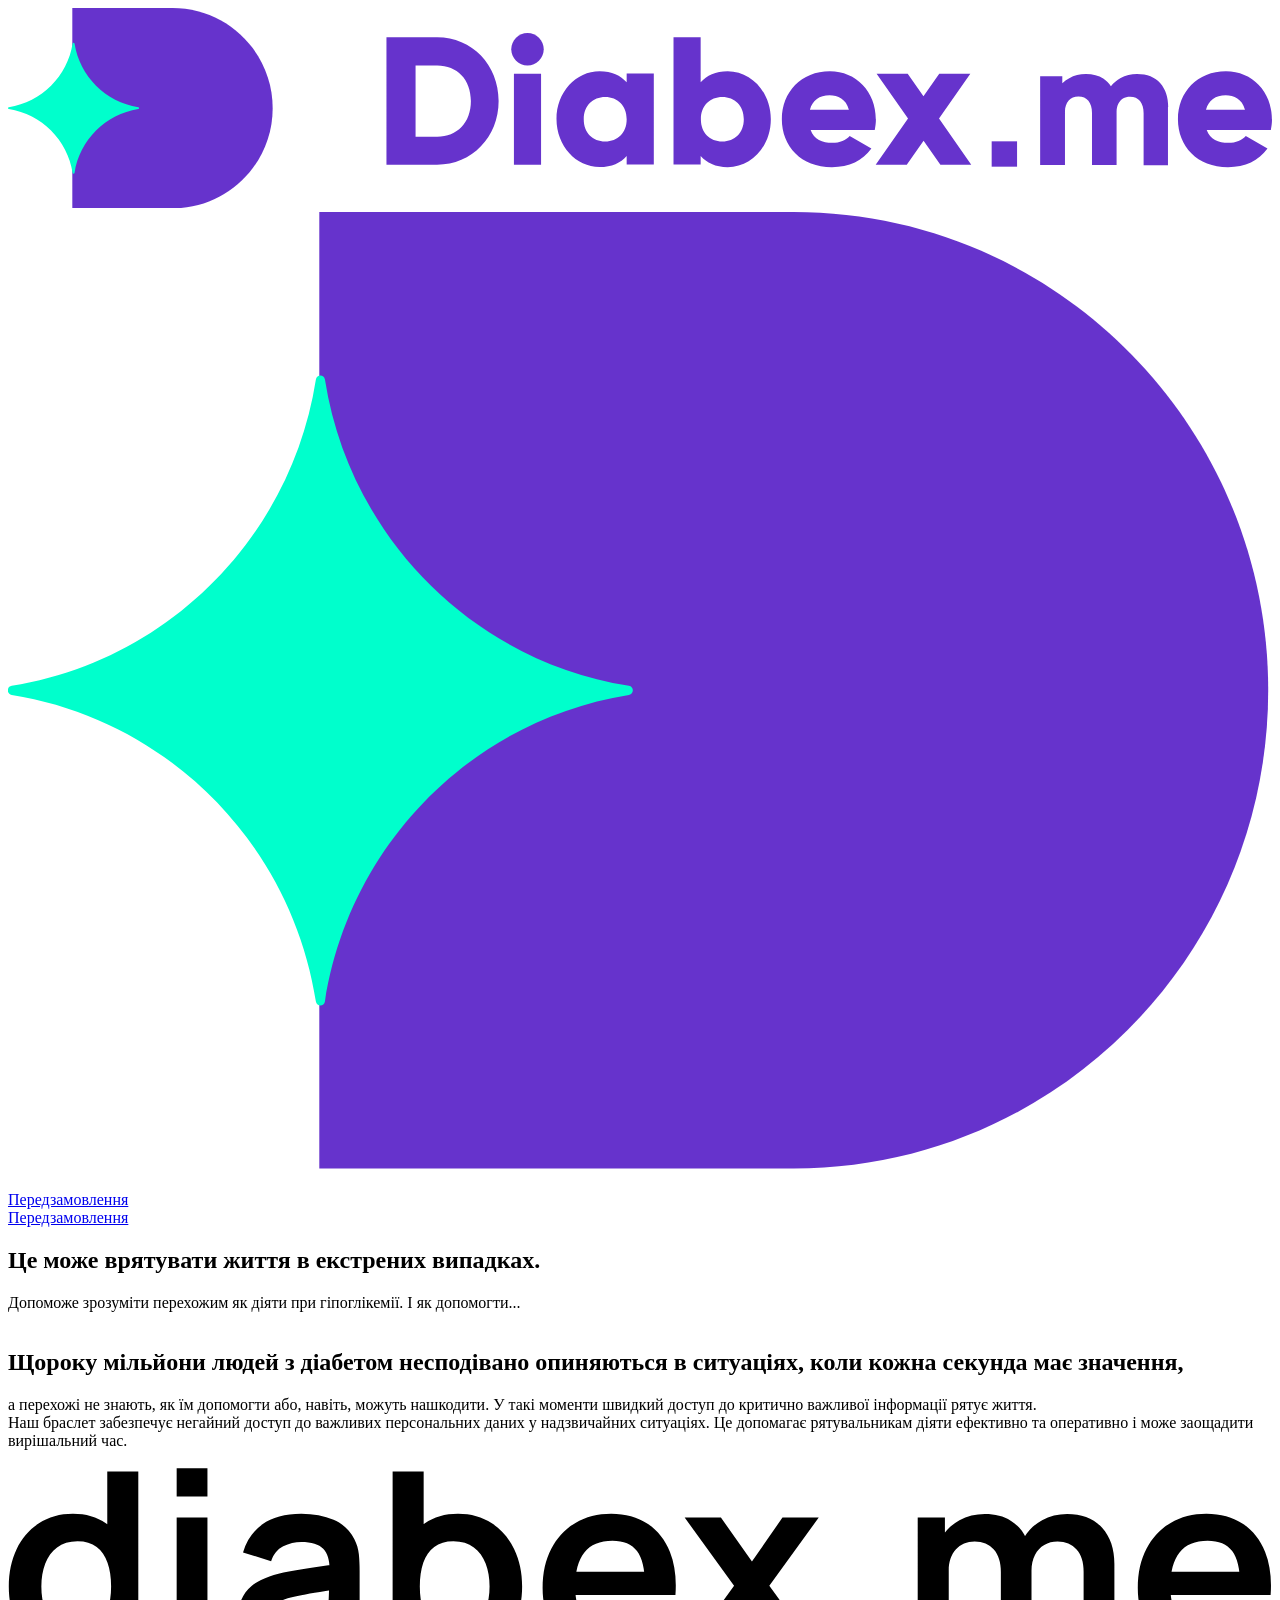
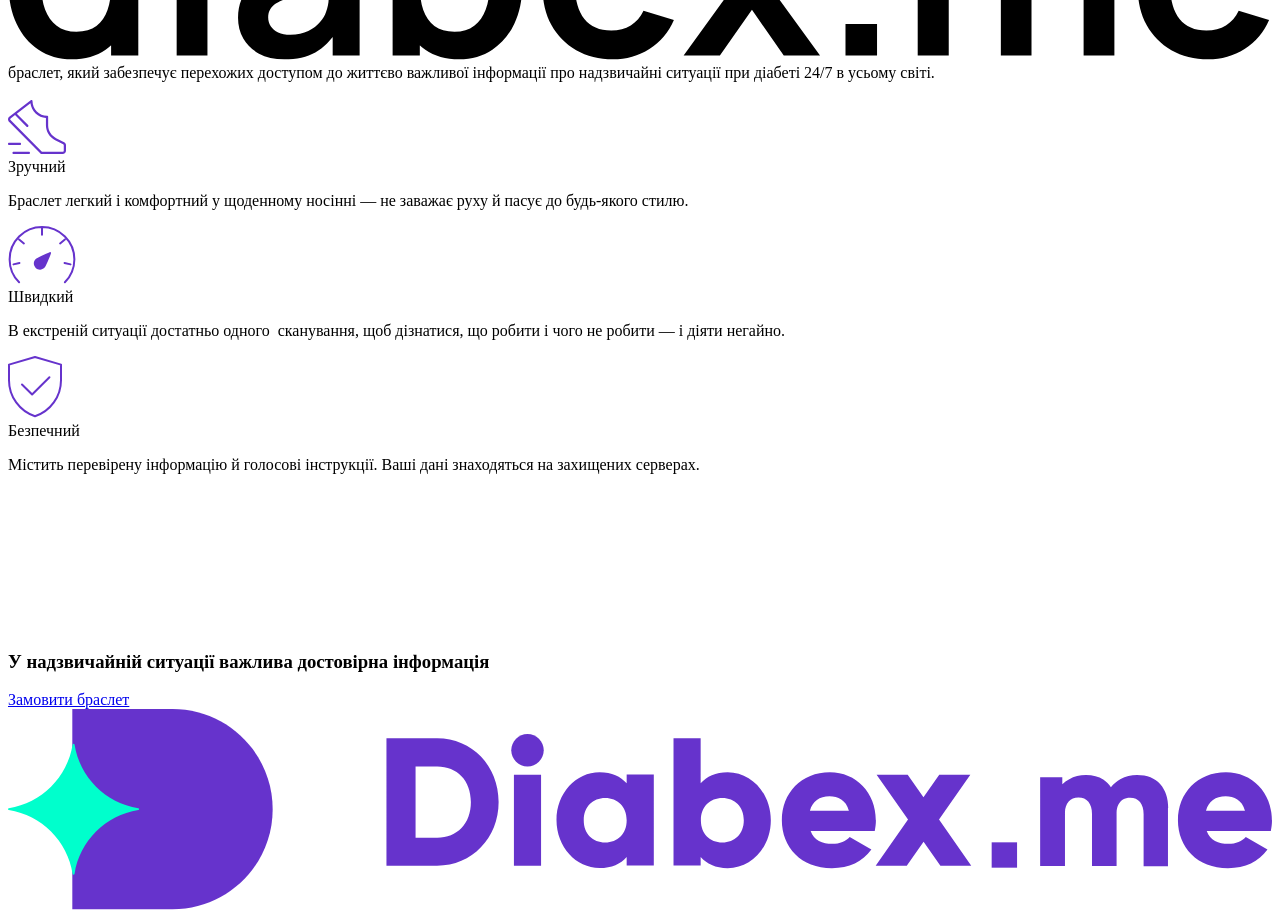
==== index.html @ 88cf0b8f "upload files" ====
<!DOCTYPE html><!--  This site was created in Webflow. https://webflow.com  --><!--  Last Published: Mon Apr 06 2026 14:03:37 GMT+0000 (Coordinated Universal Time)  -->
<html data-wf-page="6864f5ecd00b57b227017f50" data-wf-site="6864f5ecd00b57b227017f47">
<head>
  <meta charset="utf-8">
  <title>Diabex.me</title>
  <meta content="width=device-width, initial-scale=1" name="viewport">
  <meta content="Webflow" name="generator">
  <link href="css/normalize.css" rel="stylesheet" type="text/css">
  <link href="css/webflow.css" rel="stylesheet" type="text/css">
  <link href="css/diabex-me.webflow.css" rel="stylesheet" type="text/css">
  <script type="text/javascript">!function(o,c){var n=c.documentElement,t=" w-mod-";n.className+=t+"js",("ontouchstart"in o||o.DocumentTouch&&c instanceof DocumentTouch)&&(n.className+=t+"touch")}(window,document);</script>
  <link href="images/favicon.ico" rel="shortcut icon" type="image/x-icon">
  <link href="images/webclip.png" rel="apple-touch-icon">
  <link rel="stylesheet" href="https://cdn.jsdelivr.net/npm/swiper@8/swiper-bundle.min.css">
</head>
<body>
  <div class="w-embed">
    <style>
.product-bracelet-title path {
  animation: flickerColor 5s infinite ease-in-out;
  transform-origin: center;
}
@keyframes flickerColor {
  0%, 100% {
    fill: black;
  }
  50% {
    fill: #6633cc;
  }
}
</style>
  </div>
  <div class="w-embed">
    <style>
  *{
    -webkit-font-smoothing: antialiased;
  }     
  .swiper-pagination {
    bottom: -38px !important;
  }
  .swiper-slide > .slide-bg {
    filter: blur(5px);
    opacity: 0.3 !important;
  }
  .swiper-slide-active .slide-bg {
    filter: blur(0);
    opacity: 1 !important;
  }
  .swiper-slide-active .slide-content,
  .swiper-slide-active .slide-content_title {
  	opacity: 1;
  }
  .swiper-slide-next, .swiper-slide-prev {
    filter: blur(0);
  }
  .swiper-slide-next > .slide-bg,
  .swiper-slide-prev > .slide-bg {
    filter: blur(0) !important;
    opacity: 0.5 !important;
    transition: 500ms cubic-bezier(.165, .84, .44, 1);
  }
  .swiper-pagination-bullet {
    border-radius: 4px;
    width: 8px;
    height: 8px;
    transition: width 500ms cubic-bezier(.165, .84, .44, 1);
    background: #000 !important;
    opacity: 0.3 !important;
  }
  .swiper-pagination-bullet-active {
    width: 32px;
    transition: width 500ms cubic-bezier(.165, .84, .44, 1);
    background: #6633CC !important;
    opacity: 1 !important;
  }
  .swiper-slide-active:focus, .swiper-slide-active:hover .slide-content {
    min-height: 100%;
    transition: min-height 500ms cubic-bezier(.165, .84, .44, 1);
  }
  .swiper-slide-active:focus, .swiper-slide-active:hover .slide-gradient {
    background-color: var(--gold);
    background-image: none;
  }
  .swiper-slide-active:focus, .swiper-slide-active:hover .slide-content_text-wrapper {
    opacity: 1;
  }
</style>
    <style>
.swiper-slide {
  width: 363px !important;
  flex-shrink: 0;
}
/* Мобільні пристрої до 479px */
@media screen and (max-width: 479px) {
  .swiper-slide {
    width: 243px !important;
    aspect-ratio: 1 / 2;
    height: auto !important;
  }
}
</style>
  </div>
  <section class="section is-navbar">
    <div class="wrapper">
      <div data-w-id="c5676f50-4517-af85-67e4-a4d8efe85fcf" class="navbar">
        <a href="index.html" aria-current="page" class="logo w-inline-block w--current">
          <div class="image-cover is-desctop w-embed"><svg width="100%" height="100%" viewbox="0 0 511 81" fill="none" xmlns="http://www.w3.org/2000/svg">
              <path d="M173.491 11.8711H153V63.3554H173.491C187.557 63.3554 198.342 52.1692 198.342 37.6132C198.342 23.0572 187.604 11.8711 173.491 11.8711ZM173.538 52.0288H164.769V23.1976H173.538C181.556 23.1976 187.135 28.8141 187.135 37.6132C187.135 46.4124 181.602 52.0288 173.538 52.0288Z" fill="#6633CC"></path>
              <path d="M215.503 26.5674H204.531V63.3552H215.503V26.5674Z" fill="#6633CC"></path>
              <path d="M210.018 10.0923C206.454 10.0923 203.453 13.0877 203.453 16.6916C203.453 20.2955 206.454 23.291 210.018 23.291C213.581 23.291 216.582 20.2487 216.582 16.6916C216.582 13.1345 213.581 10.0923 210.018 10.0923Z" fill="#6633CC"></path>
              <path d="M250.11 30.0308C247.672 27.2693 244.108 25.5376 239.185 25.5376C229.573 25.5376 221.742 34.0091 221.742 44.9144C221.742 55.8197 229.62 64.2912 239.185 64.2912C244.061 64.2912 247.672 62.6063 250.11 59.798V63.2615H261.082V26.4737H250.11V29.9372V30.0308ZM241.436 53.9475C236.372 53.9475 232.761 50.4841 232.761 44.9612C232.761 39.4383 236.419 35.9749 241.436 35.9749C246.453 35.9749 250.11 39.4383 250.11 44.9612C250.11 50.4841 246.453 53.9475 241.436 53.9475Z" fill="#6633CC"></path>
              <path d="M290.946 25.5378C286.07 25.5378 282.459 27.2227 280.021 30.0309V11.8242H269.049V63.3085H280.021V59.845C282.459 62.6064 286.023 64.3382 290.946 64.3382C300.558 64.3382 308.389 55.8667 308.389 44.9614C308.389 34.0561 300.512 25.5846 290.946 25.5846V25.5378ZM288.789 53.9477C283.725 53.9477 280.115 50.4842 280.115 44.9614C280.115 39.4385 283.772 35.975 288.789 35.975C293.806 35.975 297.464 39.4385 297.464 44.9614C297.464 50.4842 293.806 53.9477 288.789 53.9477Z" fill="#6633CC"></path>
              <path d="M350.824 44.9613C350.824 33.8688 342.947 25.5845 332.256 25.5845C320.674 25.5845 312.844 34.056 312.844 44.9613C312.844 55.8666 320.58 64.3381 333.1 64.3381C340.086 64.3381 345.479 61.7639 349.042 56.8027L340.274 51.701C338.82 53.386 336.242 54.5093 333.241 54.5093C329.208 54.4625 325.832 53.152 324.472 49.314H350.402C350.683 47.9567 350.871 46.5058 350.871 44.9145L350.824 44.9613ZM339.899 41.1234H324.191C325.269 37.3791 327.989 35.3197 332.162 35.3197C335.491 35.3197 338.774 36.8174 339.946 41.1234H339.899Z" fill="#6633CC"></path>
              <path d="M510.953 44.9613C510.953 33.8688 503.076 25.5845 492.385 25.5845C480.803 25.5845 472.973 34.056 472.973 44.9613C472.973 55.8666 480.709 64.3381 493.229 64.3381C500.215 64.3381 505.608 61.7639 509.171 56.8027L500.403 51.701C498.949 53.386 496.37 54.5093 493.37 54.5093C489.337 54.4625 485.961 53.152 484.601 49.314H510.531C510.812 47.9567 511 46.5058 511 44.9145L510.953 44.9613ZM500.028 41.1234H484.32C485.398 37.3791 488.118 35.3197 492.291 35.3197C495.62 35.3197 498.902 36.8174 500.075 41.1234H500.028Z" fill="#6633CC"></path>
              <path d="M389.041 26.5674H376.475L370.098 35.6941L363.721 26.5674H351.154L363.861 44.6337L350.779 63.3552H363.346L370.145 53.62L376.944 63.3552H389.416L376.381 44.6337L389.041 26.5674Z" fill="#6633CC"></path>
              <path d="M407.937 53.9009H397.668V64.1509H407.937V53.9009Z" fill="#6633CC"></path>
              <path d="M469.035 40.0471C469.035 36.1624 467.957 32.8861 465.847 30.4523C463.737 27.9717 460.548 26.708 456.422 26.708C453.984 26.708 451.78 27.2697 449.811 28.2993C448.263 29.1418 446.95 30.2651 445.872 31.6224C445.075 30.4055 444.043 29.3758 442.777 28.5334C440.949 27.3165 438.604 26.708 435.744 26.708C433.259 26.708 431.008 27.2697 429.039 28.3929C427.96 28.9546 427.023 29.6098 426.225 30.4055V27.5505H417.27V63.4491H427.304V41.8725C427.304 40.0471 427.82 38.5962 428.804 37.4261C429.836 36.3028 430.961 35.7412 432.743 35.7412C434.525 35.7412 435.838 36.3028 436.776 37.4729C437.713 38.643 438.229 40.2811 438.229 42.4341V63.4959H448.17V41.9193C448.17 40.7024 448.404 39.5791 448.873 38.6898C449.342 37.8005 449.951 37.0985 450.749 36.5836C451.546 36.0688 452.53 35.8348 453.609 35.8348C455.391 35.8348 456.703 36.3964 457.641 37.5665C458.579 38.7366 459.095 40.3747 459.095 42.5277V63.5895H469.035L468.942 63.4491V40.0471H469.035Z" fill="#6633CC"></path>
              <path d="M66.491 0H26V81H66.509C88.8643 81 107 62.8684 107 40.5C107 18.1316 88.8643 0 66.491 0Z" fill="#6633CC"></path>
              <path d="M26.8924 14.3344C28.9792 27.5688 39.4312 38.0208 52.6656 40.1076C53.1115 40.1789 53.1115 40.8032 52.6656 40.8746C39.4312 42.9614 28.9792 53.4133 26.8924 66.6656C26.821 67.1115 26.1968 67.1115 26.1254 66.6656C24.0386 53.4312 13.5867 42.9614 0.334427 40.8746C-0.111476 40.8032 -0.111476 40.1789 0.334427 40.1076C13.5867 38.0208 24.0386 27.5688 26.1254 14.3344C26.1968 13.8885 26.821 13.8885 26.8924 14.3344Z" fill="#00FFCC"></path>
            </svg></div>
          <div class="image-cover is-mob w-embed"><svg width="100%" height="100%" viewbox="0 0 48 37" fill="none" xmlns="http://www.w3.org/2000/svg">
              <path d="M29.8346 0.000488281H11.8213V36.3221H29.8426C39.7879 36.3221 47.856 28.1916 47.856 18.1613C47.856 8.13099 39.7879 0.000488281 29.8346 0.000488281Z" fill="#6633CC"></path>
              <path d="M12.0354 6.36041C12.97 12.3335 17.6511 17.0508 23.5783 17.9927C23.778 18.0249 23.778 18.3066 23.5783 18.3388C17.6511 19.2807 12.97 23.998 12.0354 29.9791C12.0034 30.1804 11.7238 30.1804 11.6919 29.9791C10.7573 24.006 6.0762 19.2807 0.140989 18.3388C-0.0587152 18.3066 -0.0587152 18.0249 0.140989 17.9927C6.0762 17.0508 10.7573 12.3335 11.6919 6.36041C11.7238 6.15916 12.0034 6.15916 12.0354 6.36041Z" fill="#00FFCC"></path>
            </svg></div>
        </a>
        <a stagger-up-animate="" href="#" class="btn-stagger w-inline-block">
          <div class="text-wrap">
            <div stagger-btn-text="" class="btn-text">Передзамовлення</div>
          </div>
        </a>
      </div>
    </div>
  </section>
  <section class="section overflow-hidden">
    <div class="wrapper">
      <div class="container is-hero">
        <div class="hero-box">
          <div class="hero-title">
            <h1 letters-slide-up="" class="bold-64px">Це може врятувати життя в екстрених випадках.</h1>
            <div class="hero-subtitle">
              <div class="p-24px">Допоможе зрозуміти перехожим як діяти при гіпоглікемії. І як допомогти...</div>
            </div>
          </div>
          <div data-w-id="2d9e12d1-94b6-d90d-7c32-6e9b38453608" class="alert-strip-box"><img src="images/alert-strip-image.png" loading="lazy" sizes="(max-width: 5266px) 100vw, 5266px" srcset="images/alert-strip-image-p-500.png 500w, images/alert-strip-image-p-800.png 800w, images/alert-strip-image-p-1080.png 1080w, images/alert-strip-image-p-1600.png 1600w, images/alert-strip-image.png 5266w" alt="" class="image-cover"></div>
        </div>
      </div>
    </div>
  </section>
  <section class="section">
    <div class="wrapper">
      <div class="container">
        <div class="about-box">
          <h2 letters-slide-up="" text-split="" class="bold-40px">Щороку мільйони людей з діабетом несподівано опиняються в ситуаціях, <span class="medium-purple">коли кожна секунда має значення,</span></h2>
          <div letters-slide-up="" text-split="" class="p-24px">а перехожі не знають, як їм допомогти або, навіть, можуть нашкодити. У такі моменти швидкий доступ до критично важливої інформації рятує життя.</div>
          <div class="about-description">
            <div letters-slide-up="" text-split="" class="p-20px">Наш браслет забезпечує негайний доступ до важливих персональних даних у надзвичайних ситуаціях. Це допомагає рятувальникам діяти ефективно та оперативно і може заощадити вирішальний час.</div>
          </div>
        </div>
      </div>
    </div>
  </section>
  <section class="section is-use-case">
    <div class="wrapper">
      <div class="container">
        <div data-w-id="3cfe2573-94b3-1620-e503-95b5353c3eeb" class="use-case-box">
          <div style="opacity:0;display:none" class="use-case-title">
            <div letters-slide-up="" text-split="" class="bold-64px">Для дітей, дорослих та літніх людей</div>
          </div>
          <div class="use-case-bg"><img src="images/use-case-image.jpg" loading="lazy" style="-webkit-transform:translate3d(0, 0, 0) scale3d(1.7, 1.7, 1) rotateX(0) rotateY(0) rotateZ(0) skew(0, 0);-moz-transform:translate3d(0, 0, 0) scale3d(1.7, 1.7, 1) rotateX(0) rotateY(0) rotateZ(0) skew(0, 0);-ms-transform:translate3d(0, 0, 0) scale3d(1.7, 1.7, 1) rotateX(0) rotateY(0) rotateZ(0) skew(0, 0);transform:translate3d(0, 0, 0) scale3d(1.7, 1.7, 1) rotateX(0) rotateY(0) rotateZ(0) skew(0, 0)" sizes="(max-width: 2560px) 100vw, 2560px" alt="" srcset="images/use-case-image-p-500.jpg 500w, images/use-case-image-p-800.jpg 800w, images/use-case-image-p-1080.jpg 1080w, images/use-case-image-p-1600.jpg 1600w, images/use-case-image-p-2000.jpg 2000w, images/use-case-image.jpg 2560w" class="image-cover is-use-case">
            <div style="display:block;width:50%;height:100%" class="reveal-side left"></div>
            <div style="display:block;width:50%;height:100%" class="reveal-side right"></div>
          </div>
        </div>
      </div>
    </div>
  </section>
  <section data-w-id="bc3e4d5d-6329-ba98-0f0e-e03a67aa544c" class="section is-product-bracelet">
    <div class="wrapper">
      <div class="container">
        <div class="product-bracelet-box">
          <div class="product-bracelet-title w-embed"><svg width="100%" height="100%" viewbox="0 0 1207 183" fill="none" xmlns="http://www.w3.org/2000/svg">
              <path d="M1146.05 182.659C1132.72 182.659 1121.01 179.772 1110.93 174C1100.84 168.227 1092.96 160.218 1087.27 149.974C1081.66 139.729 1078.85 127.94 1078.85 114.606C1078.85 100.215 1081.62 87.7343 1087.14 77.1646C1092.67 66.5135 1100.36 58.261 1110.19 52.407C1120.03 46.553 1131.42 43.626 1144.34 43.626C1158 43.626 1169.59 46.8376 1179.1 53.2607C1188.7 59.6026 1195.81 68.5868 1200.44 80.2136C1205.08 91.8403 1206.83 105.54 1205.69 121.314H1176.54V110.581C1176.46 96.2715 1173.94 85.8237 1168.98 79.2379C1164.02 72.6521 1156.21 69.3592 1145.56 69.3592C1133.53 69.3592 1124.59 73.0993 1118.73 80.5794C1112.88 87.9783 1109.95 98.8326 1109.95 113.142C1109.95 126.477 1112.88 136.802 1118.73 144.12C1124.59 151.437 1133.12 155.096 1144.34 155.096C1151.58 155.096 1157.8 153.511 1163 150.34C1168.29 147.088 1172.35 142.412 1175.2 136.315L1204.22 145.096C1199.18 156.966 1191.38 166.194 1180.81 172.78C1170.32 179.366 1158.73 182.659 1146.05 182.659ZM1100.68 121.314V99.1172H1191.3V121.314H1100.68Z" fill="black"></path>
              <path d="M1027.11 179V98.995C1027.11 89.9701 1024.88 82.9372 1020.4 77.8962C1015.93 72.7739 1009.87 70.2128 1002.23 70.2128C997.516 70.2128 993.289 71.3104 989.549 73.5057C985.808 75.6196 982.841 78.7906 980.646 83.0185C978.45 87.1651 977.353 92.1247 977.353 97.8974L964.303 90.214C964.222 81.1078 966.254 73.0992 970.401 66.1882C974.629 59.1959 980.32 53.7484 987.475 49.8457C994.63 45.943 1002.6 43.9917 1011.38 43.9917C1025.93 43.9917 1037.07 48.3822 1044.8 57.1632C1052.6 65.8629 1056.5 77.3271 1056.5 91.5556V179H1027.11ZM868.688 179V47.2846H894.665V88.1407H898.323V179H868.688ZM948.083 179V99.3609C948.083 90.1734 945.847 83.0185 941.375 77.8962C936.903 72.7739 930.805 70.2128 923.081 70.2128C915.601 70.2128 909.584 72.7739 905.031 77.8962C900.559 83.0185 898.323 89.6855 898.323 97.8974L885.152 89.1164C885.152 80.5793 887.266 72.8959 891.494 66.0662C895.722 59.2365 901.413 53.8704 908.568 49.9677C915.804 45.9837 923.894 43.9917 932.838 43.9917C942.676 43.9917 950.888 46.1056 957.473 50.3335C964.14 54.4801 969.1 60.1715 972.352 67.4078C975.686 74.5627 977.353 82.6526 977.353 91.6775V179H948.083Z" fill="black"></path>
              <path d="M799.729 179V148.876H829.852V179H799.729Z" fill="black"></path>
              <path d="M645.156 179L693.33 112.411L646.132 47.2847H680.768L710.404 89.3604L739.552 47.2847H774.189L726.991 112.411L775.408 179H740.772L710.404 135.461L679.793 179H645.156Z" fill="black"></path>
              <path d="M577.705 182.659C564.371 182.659 552.663 179.772 542.581 174C532.499 168.227 524.612 160.218 518.921 149.974C513.311 139.729 510.506 127.94 510.506 114.606C510.506 100.215 513.27 87.7343 518.799 77.1646C524.328 66.5135 532.011 58.261 541.849 52.407C551.687 46.553 563.07 43.626 575.998 43.626C589.657 43.626 601.243 46.8376 610.756 53.2607C620.35 59.6026 627.464 68.5868 632.099 80.2136C636.733 91.8403 638.481 105.54 637.343 121.314H608.195V110.581C608.113 96.2715 605.593 85.8237 600.633 79.2379C595.674 72.6521 587.868 69.3592 577.217 69.3592C565.184 69.3592 556.24 73.0993 550.386 80.5794C544.532 87.9783 541.605 98.8326 541.605 113.142C541.605 126.477 544.532 136.802 550.386 144.12C556.24 151.437 564.777 155.096 575.998 155.096C583.234 155.096 589.454 153.511 594.657 150.34C599.942 147.088 604.007 142.412 606.853 136.315L635.879 145.096C630.838 156.966 623.033 166.194 612.463 172.78C601.975 179.366 590.389 182.659 577.705 182.659ZM532.336 121.314V99.1172H622.952V121.314H532.336Z" fill="black"></path>
              <path d="M430.816 182.659C417.97 182.659 407.197 179.61 398.497 173.512C389.797 167.414 383.252 159.121 378.861 148.632C374.471 138.063 372.276 126.233 372.276 113.142C372.276 99.8896 374.471 88.0189 378.861 77.5305C383.252 67.0421 389.675 58.7895 398.131 52.7729C406.668 46.675 417.197 43.626 429.718 43.626C442.158 43.626 452.931 46.675 462.037 52.7729C471.225 58.7895 478.339 67.0421 483.38 77.5305C488.421 87.9376 490.941 99.8083 490.941 113.142C490.941 126.314 488.462 138.144 483.502 148.632C478.542 159.121 471.55 167.414 462.525 173.512C453.5 179.61 442.93 182.659 430.816 182.659ZM367.275 179V3.37964H396.911V86.5554H393.253V179H367.275ZM426.303 156.316C433.946 156.316 440.247 154.405 445.207 150.584C450.167 146.762 453.825 141.599 456.183 135.095C458.622 128.509 459.842 121.192 459.842 113.142C459.842 105.174 458.622 97.9382 456.183 91.4338C453.744 84.848 449.963 79.6445 444.841 75.8231C439.719 71.9204 433.214 69.9691 425.328 69.9691C417.848 69.9691 411.75 71.7984 407.034 75.4572C402.318 79.0347 398.822 84.0756 396.545 90.5801C394.35 97.0032 393.253 104.524 393.253 113.142C393.253 121.68 394.35 129.2 396.545 135.705C398.822 142.209 402.359 147.291 407.156 150.95C412.034 154.527 418.417 156.316 426.303 156.316Z" fill="black"></path>
              <path d="M263.811 182.659C254.298 182.659 246.249 180.87 239.663 177.293C233.078 173.634 228.077 168.796 224.662 162.78C221.329 156.763 219.662 150.137 219.662 142.9C219.662 136.558 220.719 130.867 222.833 125.826C224.947 120.704 228.199 116.313 232.59 112.655C236.98 108.915 242.672 105.866 249.664 103.508C254.949 101.8 261.128 100.255 268.202 98.8732C275.357 97.491 283.081 96.2308 291.374 95.0925C299.748 93.8729 308.489 92.572 317.595 91.1898L307.106 97.1658C307.188 88.0596 305.155 81.3519 301.009 77.0426C296.862 72.7334 289.87 70.5788 280.032 70.5788C274.096 70.5788 268.364 71.961 262.835 74.7254C257.307 77.4898 253.445 82.2462 251.249 88.9946L224.418 80.5794C227.671 69.4405 233.85 60.4969 242.956 53.7485C252.144 47.0002 264.502 43.626 280.032 43.626C291.74 43.626 302.025 45.5367 310.887 49.358C319.831 53.1794 326.457 59.4399 330.766 68.1397C333.124 72.7741 334.547 77.5305 335.035 82.4088C335.523 87.2059 335.767 92.4501 335.767 98.1415V179H310.033V150.462L314.302 155.096C308.367 164.609 301.415 171.601 293.447 176.073C285.56 180.464 275.682 182.659 263.811 182.659ZM269.665 159.243C276.332 159.243 282.024 158.064 286.739 155.706C291.455 153.348 295.195 150.462 297.96 147.047C300.805 143.632 302.716 140.42 303.692 137.412C305.236 133.672 306.09 129.404 306.253 124.607C306.497 119.728 306.619 115.785 306.619 112.777L315.644 115.46C306.781 116.842 299.179 118.061 292.837 119.118C286.495 120.175 281.048 121.192 276.495 122.167C271.942 123.062 267.917 124.078 264.421 125.216C261.006 126.436 258.12 127.859 255.762 129.485C253.404 131.111 251.575 132.981 250.274 135.095C249.054 137.209 248.444 139.689 248.444 142.534C248.444 145.787 249.257 148.673 250.884 151.193C252.51 153.633 254.867 155.584 257.957 157.048C261.128 158.511 265.031 159.243 269.665 159.243Z" fill="black"></path>
              <path d="M161.057 27.2834V0.330566H190.449V27.2834H161.057ZM161.057 179V47.2846H190.449V179H161.057Z" fill="black"></path>
              <path d="M60.8815 182.659C48.7669 182.659 38.1972 179.61 29.1722 173.512C20.1473 167.414 13.155 159.121 8.19534 148.632C3.23568 138.144 0.755859 126.314 0.755859 113.142C0.755859 99.8083 3.23568 87.9376 8.19534 77.5305C13.2363 67.0421 20.3506 58.7895 29.5381 52.7729C38.7257 46.675 49.5393 43.626 61.9791 43.626C74.5002 43.626 84.9886 46.675 93.4444 52.7729C101.982 58.7895 108.445 67.0421 112.836 77.5305C117.226 88.0189 119.422 99.8896 119.422 113.142C119.422 126.233 117.226 138.063 112.836 148.632C108.445 159.121 101.9 167.414 93.2005 173.512C84.5008 179.61 73.7278 182.659 60.8815 182.659ZM65.3939 156.316C73.2806 156.316 79.6225 154.527 84.4195 150.95C89.2978 147.291 92.8346 142.209 95.0299 135.705C97.3065 129.2 98.4447 121.68 98.4447 113.142C98.4447 104.524 97.3065 97.0032 95.0299 90.5801C92.8346 84.0756 89.3792 79.0347 84.6634 75.4572C79.9477 71.7984 73.8497 69.9691 66.3696 69.9691C58.483 69.9691 51.9785 71.9204 46.8562 75.8231C41.734 79.6445 37.9532 84.848 35.5141 91.4338C33.0749 97.9382 31.8553 105.174 31.8553 113.142C31.8553 121.192 33.0343 128.509 35.3921 135.095C37.8313 141.599 41.5307 146.762 46.4904 150.584C51.45 154.405 57.7512 156.316 65.3939 156.316ZM98.4447 179V86.5554H94.786V3.37964H124.422V179H98.4447Z" fill="black"></path>
            </svg></div>
          <div class="product-bracelet-text">
            <div class="p-24px is-product-bracelet">браслет, який забезпечує перехожих доступом до життєво важливої інформації про надзвичайні ситуації при діабеті 24/7 в усьому світі.</div>
          </div>
          <div class="product-bracelet-image-wrapper"><img src="images/product-bracelet-image.png" loading="lazy" sizes="(max-width: 1556px) 100vw, 1556px" srcset="images/product-bracelet-image-p-500.png 500w, images/product-bracelet-image-p-800.png 800w, images/product-bracelet-image-p-1080.png 1080w, images/product-bracelet-image.png 1556w" alt="" class="image-cover"></div>
        </div>
      </div>
    </div>
  </section>
  <section class="section">
    <div class="wrapper">
      <div class="container">
        <div class="product-features-box">
          <div class="product-features-item">
            <div class="w-embed"><svg xmlns="http://www.w3.org/2000/svg" width="58" height="54" viewbox="0 0 58 54" fill="none">
                <path d="M56.1512 42.2469L48.1707 38.2223C45.7557 37.0157 43.7245 35.1505 42.3074 32.8384C40.8904 30.5263 40.1443 27.8599 40.1538 25.1417V16.876C40.1538 16.5776 40.0363 16.2915 39.8271 16.0805C39.618 15.8695 39.3343 15.751 39.0385 15.751C35.1942 15.7466 31.5086 14.2043 28.7903 11.4626C26.072 8.72096 24.5429 5.00372 24.5385 1.12641C24.5387 0.916764 24.4809 0.711219 24.3715 0.532955C24.2621 0.354691 24.1055 0.210801 23.9194 0.117515C23.7333 0.0242285 23.525 -0.0147419 23.318 0.00499951C23.1111 0.0247409 22.9138 0.102408 22.7483 0.229241L1.27712 16.6566L1.24923 16.6791C0.884728 16.9766 0.58629 17.3481 0.373267 17.7694C0.160244 18.1907 0.0373924 18.6525 0.0126784 19.1247C-0.0120356 19.597 0.0619398 20.0693 0.229808 20.5108C0.397676 20.9524 0.655688 21.3535 0.987115 21.688L32.6891 53.6709C32.7928 53.7754 32.9158 53.8582 33.0512 53.9147C33.1866 53.9711 33.3317 54.0001 33.4783 54H54.6538C55.5413 54 56.3924 53.6444 57.0199 53.0115C57.6474 52.3786 58 51.5202 58 50.6251V45.2646C58.0018 44.6377 57.8297 44.0228 57.5029 43.4894C57.1762 42.9561 56.708 42.5257 56.1512 42.2469ZM55.7692 50.6251C55.7692 50.9235 55.6517 51.2096 55.4425 51.4206C55.2334 51.6315 54.9496 51.7501 54.6538 51.7501H33.9411L2.55702 20.0962C2.44752 19.9856 2.36207 19.8533 2.30611 19.7075C2.25015 19.5618 2.22491 19.4059 2.23199 19.2498C2.23907 19.0937 2.27833 18.9408 2.34725 18.8008C2.41617 18.6609 2.51326 18.5369 2.63231 18.4369L7.03529 15.062L18.5405 26.6632C18.7515 26.8651 19.0324 26.9759 19.3233 26.9718C19.6141 26.9678 19.8919 26.8494 20.0974 26.6417C20.3029 26.4341 20.4199 26.1537 20.4233 25.8604C20.4268 25.567 20.3165 25.2839 20.116 25.0714L8.83105 13.6979L22.4443 3.29197C22.9473 7.16436 24.764 10.7417 27.5856 13.4164C30.4072 16.091 34.0599 17.698 37.9231 17.9644V25.1417C37.9126 28.278 38.7736 31.3545 40.4084 34.0224C42.0432 36.6903 44.3864 38.8429 47.1724 40.236L55.153 44.2606C55.3379 44.3539 55.4934 44.4972 55.6022 44.6745C55.711 44.8518 55.7688 45.0561 55.7692 45.2646V50.6251ZM11.9346 45.0002H1.11538C0.819566 45.0002 0.535864 44.8817 0.326689 44.6707C0.117514 44.4598 0 44.1736 0 43.8753C0 43.5769 0.117514 43.2908 0.326689 43.0798C0.535864 42.8688 0.819566 42.7503 1.11538 42.7503H11.9346C12.2304 42.7503 12.5141 42.8688 12.7233 43.0798C12.9325 43.2908 13.05 43.5769 13.05 43.8753C13.05 44.1736 12.9325 44.4598 12.7233 44.6707C12.5141 44.8817 12.2304 45.0002 11.9346 45.0002ZM21.9731 52.875C21.9731 53.1734 21.8556 53.4595 21.6464 53.6705C21.4372 53.8815 21.1535 54 20.8577 54H5.57692C5.2811 54 4.9974 53.8815 4.78823 53.6705C4.57905 53.4595 4.46154 53.1734 4.46154 52.875C4.46154 52.5767 4.57905 52.2905 4.78823 52.0796C4.9974 51.8686 5.2811 51.7501 5.57692 51.7501H20.8577C21.1535 51.7501 21.4372 51.8686 21.6464 52.0796C21.8556 52.2905 21.9731 52.5767 21.9731 52.875Z" fill="#6633CC"></path>
              </svg></div>
            <div class="product-features-text">
              <div class="bold-32px">Зручний</div>
              <p class="p-20px">Браслет легкий і комфортний у щоденному носінні — не заважає руху й пасує до будь-якого стилю.</p>
            </div>
          </div>
          <div class="product-features-item">
            <div class="w-embed"><svg xmlns="http://www.w3.org/2000/svg" width="68" height="58" viewbox="0 0 68 58" fill="none">
                <path d="M41.6763 26.1483C42.4699 25.8218 43.2555 26.5806 42.9569 27.3852C41.4749 31.3779 38.1627 39.9443 36.3636 41.8079C35.222 42.9591 33.6728 43.6144 32.0516 43.6319C30.4303 43.6494 28.8674 43.0277 27.7011 41.9014C26.5349 40.775 25.8591 39.2347 25.8201 37.6138C25.7812 35.9929 26.3821 34.4219 27.4929 33.2408C29.2919 31.3761 37.7376 27.7681 41.6763 26.1483Z" fill="#6633CC"></path>
                <path d="M56.8937 56.2688C59.9041 53.2653 62.2913 49.6966 63.9184 45.7678C65.5455 41.839 66.3804 37.6274 66.375 33.375C66.375 15.4948 51.8802 1 34 1C16.1198 1 1.625 15.4948 1.625 33.375C1.625 42.3151 5.24792 50.4089 11.1062 56.2688M34 2.54167V8.70833M56.886 13.5523L52.0945 17.4326M62.5547 38.3592L56.5469 36.9717M5.44371 38.3592L11.4531 36.9717M11.114 13.5523L15.9055 17.4326" stroke="#6633CC" stroke-width="2" stroke-linecap="round" stroke-linejoin="round"></path>
              </svg></div>
            <div class="product-features-text">
              <div class="bold-32px">Швидкий</div>
              <p class="p-20px">В екстреній ситуації достатньо одного  сканування, щоб дізнатися, що робити і чого не робити — і діяти негайно.</p>
            </div>
          </div>
          <div class="product-features-item">
            <div class="w-embed"><svg xmlns="http://www.w3.org/2000/svg" width="54" height="62" viewbox="0 0 54 62" fill="none">
                <path d="M1 8.59224L27.013 1.00024L53 8.59224V24.1605C52.999 32.1389 50.4879 39.9149 45.8224 46.387C41.1568 52.8592 34.5734 57.6995 27.0043 60.2225C19.4325 57.7006 12.8463 52.8598 8.17904 46.3861C3.51176 39.9124 1.00012 32.134 1 24.1532V8.59224Z" stroke="#6633CC" stroke-width="2" stroke-linejoin="round"></path>
                <path d="M14 28.4441L24.1111 38.5553L41.4444 21.2219" stroke="#6633CC" stroke-width="2" stroke-linecap="round" stroke-linejoin="round"></path>
              </svg></div>
            <div class="product-features-text">
              <div class="bold-32px">Безпечний</div>
              <p class="p-20px">Містить перевірену інформацію й голосові інструкції. Ваші дані знаходяться на захищених серверах.</p>
            </div>
          </div>
        </div>
      </div>
    </div>
  </section>
  <section class="section">
    <div class="wrapper">
      <div class="container is-slider">
        <div style="opacity:0" class="scroll-fade-in">
          <div class="access-info-box">
            <div class="slider-wrapper">
              <div class="swiper-component">
                <div class="swiper">
                  <div class="swiper-wrapper">
                    <div class="swiper-slide">
                      <div class="slide-bg"><img sizes="(max-width: 479px) 100vw, 363px" srcset="images/access-info-image-p-500.png 500w, images/access-info-image.png 727w" alt="" loading="lazy" src="images/access-info-image.png" class="slide-bg-image"></div>
                    </div>
                    <div class="swiper-slide">
                      <div class="slide-bg"><img sizes="(max-width: 479px) 100vw, 363px" srcset="images/access-info-image-03-p-500.png 500w, images/access-info-image-03-p-800.png 800w, images/access-info-image-03.png 1090w" alt="" loading="lazy" src="images/access-info-image-03.png" class="slide-bg-image"></div>
                    </div>
                    <div class="swiper-slide">
                      <div class="slide-bg"><img sizes="(max-width: 479px) 100vw, 363px" srcset="images/access-info-image-02-p-500.png 500w, images/access-info-image-02.png 727w" alt="" loading="lazy" src="images/access-info-image-02.png" class="slide-bg-image"></div>
                    </div>
                  </div>
                </div>
                <div class="area-prev"></div>
                <div class="area-next"></div>
              </div>
              <div class="slider-arrow cc-prev">
                <div class="slider-arrow-icon w-embed"><svg xmlns="http://www.w3.org/2000/svg" width="31" height="58" viewbox="0 0 31 58" fill="none">
                    <path fill-rule="evenodd" clip-rule="evenodd" d="M22.1327 40.3798C22.6123 40.8615 22.6123 41.6402 22.1327 42.1218C21.6502 42.6062 20.8659 42.6062 20.3834 42.1218L8.47953 30.1694C8.17199 29.856 8 29.4366 8 29C8 28.5634 8.17199 28.144 8.47953 27.8306L20.3827 15.879C20.8655 15.3942 21.6505 15.3944 22.133 15.8794C22.6125 16.3613 22.6123 17.1401 22.1326 17.6218L10.8015 29L22.1327 40.3798Z" fill="#6633CC"></path>
                  </svg></div>
              </div>
              <div class="slider-arrow cc-next">
                <div class="slider-arrow-icon w-embed"><svg xmlns="http://www.w3.org/2000/svg" width="31" height="58" viewbox="0 0 31 58" fill="none">
                    <path fill-rule="evenodd" clip-rule="evenodd" d="M8.86728 17.6202C8.3877 17.1385 8.38773 16.3598 8.86733 15.8782C9.34977 15.3938 10.1341 15.3938 10.6166 15.8782L22.5205 27.8306C22.828 28.144 23 28.5634 23 29C23 29.4366 22.828 29.856 22.5205 30.1694L10.6173 42.121C10.1345 42.6058 9.34953 42.6056 8.86695 42.1206C8.3875 41.6387 8.38768 40.8599 8.86736 40.3782L20.1985 29L8.86728 17.6202Z" fill="#6633CC"></path>
                  </svg></div>
              </div>
              <div class="swiper-pagination"></div>
            </div>
          </div>
        </div>
      </div>
    </div>
  </section>
  <section class="section">
    <div class="wrapper">
      <div class="container">
        <div>
          <div class="footer-box">
            <h3 class="bold-64px">У надзвичайній ситуації важлива достовірна інформація</h3>
            <a stagger-up-animate="" href="#" class="btn-stagger w-inline-block">
              <div class="text-wrap">
                <div stagger-btn-text="" class="btn-text">Замовити браслет</div>
              </div>
            </a>
            <div class="logo is-footer">
              <div class="image-cover w-embed"><svg width="100%" height="100%" viewbox="0 0 511 81" fill="none" xmlns="http://www.w3.org/2000/svg">
                  <path d="M173.491 11.8711H153V63.3554H173.491C187.557 63.3554 198.342 52.1692 198.342 37.6132C198.342 23.0572 187.604 11.8711 173.491 11.8711ZM173.538 52.0288H164.769V23.1976H173.538C181.556 23.1976 187.135 28.8141 187.135 37.6132C187.135 46.4124 181.602 52.0288 173.538 52.0288Z" fill="#6633CC"></path>
                  <path d="M215.503 26.5674H204.531V63.3552H215.503V26.5674Z" fill="#6633CC"></path>
                  <path d="M210.018 10.0923C206.454 10.0923 203.453 13.0877 203.453 16.6916C203.453 20.2955 206.454 23.291 210.018 23.291C213.581 23.291 216.582 20.2487 216.582 16.6916C216.582 13.1345 213.581 10.0923 210.018 10.0923Z" fill="#6633CC"></path>
                  <path d="M250.11 30.0308C247.672 27.2693 244.108 25.5376 239.185 25.5376C229.573 25.5376 221.742 34.0091 221.742 44.9144C221.742 55.8197 229.62 64.2912 239.185 64.2912C244.061 64.2912 247.672 62.6063 250.11 59.798V63.2615H261.082V26.4737H250.11V29.9372V30.0308ZM241.436 53.9475C236.372 53.9475 232.761 50.4841 232.761 44.9612C232.761 39.4383 236.419 35.9749 241.436 35.9749C246.453 35.9749 250.11 39.4383 250.11 44.9612C250.11 50.4841 246.453 53.9475 241.436 53.9475Z" fill="#6633CC"></path>
                  <path d="M290.946 25.5378C286.07 25.5378 282.459 27.2227 280.021 30.0309V11.8242H269.049V63.3085H280.021V59.845C282.459 62.6064 286.023 64.3382 290.946 64.3382C300.558 64.3382 308.389 55.8667 308.389 44.9614C308.389 34.0561 300.512 25.5846 290.946 25.5846V25.5378ZM288.789 53.9477C283.725 53.9477 280.115 50.4842 280.115 44.9614C280.115 39.4385 283.772 35.975 288.789 35.975C293.806 35.975 297.464 39.4385 297.464 44.9614C297.464 50.4842 293.806 53.9477 288.789 53.9477Z" fill="#6633CC"></path>
                  <path d="M350.824 44.9613C350.824 33.8688 342.947 25.5845 332.256 25.5845C320.674 25.5845 312.844 34.056 312.844 44.9613C312.844 55.8666 320.58 64.3381 333.1 64.3381C340.086 64.3381 345.479 61.7639 349.042 56.8027L340.274 51.701C338.82 53.386 336.242 54.5093 333.241 54.5093C329.208 54.4625 325.832 53.152 324.472 49.314H350.402C350.683 47.9567 350.871 46.5058 350.871 44.9145L350.824 44.9613ZM339.899 41.1234H324.191C325.269 37.3791 327.989 35.3197 332.162 35.3197C335.491 35.3197 338.774 36.8174 339.946 41.1234H339.899Z" fill="#6633CC"></path>
                  <path d="M510.953 44.9613C510.953 33.8688 503.076 25.5845 492.385 25.5845C480.803 25.5845 472.973 34.056 472.973 44.9613C472.973 55.8666 480.709 64.3381 493.229 64.3381C500.215 64.3381 505.608 61.7639 509.171 56.8027L500.403 51.701C498.949 53.386 496.37 54.5093 493.37 54.5093C489.337 54.4625 485.961 53.152 484.601 49.314H510.531C510.812 47.9567 511 46.5058 511 44.9145L510.953 44.9613ZM500.028 41.1234H484.32C485.398 37.3791 488.118 35.3197 492.291 35.3197C495.62 35.3197 498.902 36.8174 500.075 41.1234H500.028Z" fill="#6633CC"></path>
                  <path d="M389.041 26.5674H376.475L370.098 35.6941L363.721 26.5674H351.154L363.861 44.6337L350.779 63.3552H363.346L370.145 53.62L376.944 63.3552H389.416L376.381 44.6337L389.041 26.5674Z" fill="#6633CC"></path>
                  <path d="M407.937 53.9009H397.668V64.1509H407.937V53.9009Z" fill="#6633CC"></path>
                  <path d="M469.035 40.0471C469.035 36.1624 467.957 32.8861 465.847 30.4523C463.737 27.9717 460.548 26.708 456.422 26.708C453.984 26.708 451.78 27.2697 449.811 28.2993C448.263 29.1418 446.95 30.2651 445.872 31.6224C445.075 30.4055 444.043 29.3758 442.777 28.5334C440.949 27.3165 438.604 26.708 435.744 26.708C433.259 26.708 431.008 27.2697 429.039 28.3929C427.96 28.9546 427.023 29.6098 426.225 30.4055V27.5505H417.27V63.4491H427.304V41.8725C427.304 40.0471 427.82 38.5962 428.804 37.4261C429.836 36.3028 430.961 35.7412 432.743 35.7412C434.525 35.7412 435.838 36.3028 436.776 37.4729C437.713 38.643 438.229 40.2811 438.229 42.4341V63.4959H448.17V41.9193C448.17 40.7024 448.404 39.5791 448.873 38.6898C449.342 37.8005 449.951 37.0985 450.749 36.5836C451.546 36.0688 452.53 35.8348 453.609 35.8348C455.391 35.8348 456.703 36.3964 457.641 37.5665C458.579 38.7366 459.095 40.3747 459.095 42.5277V63.5895H469.035L468.942 63.4491V40.0471H469.035Z" fill="#6633CC"></path>
                  <path d="M66.491 0H26V81H66.509C88.8643 81 107 62.8684 107 40.5C107 18.1316 88.8643 0 66.491 0Z" fill="#6633CC"></path>
                  <path d="M26.8924 14.3344C28.9792 27.5688 39.4312 38.0208 52.6656 40.1076C53.1115 40.1789 53.1115 40.8032 52.6656 40.8746C39.4312 42.9614 28.9792 53.4133 26.8924 66.6656C26.821 67.1115 26.1968 67.1115 26.1254 66.6656C24.0386 53.4312 13.5867 42.9614 0.334427 40.8746C-0.111476 40.8032 -0.111476 40.1789 0.334427 40.1076C13.5867 38.0208 24.0386 27.5688 26.1254 14.3344C26.1968 13.8885 26.821 13.8885 26.8924 14.3344Z" fill="#00FFCC"></path>
                </svg></div>
            </div>
          </div>
        </div>
      </div>
    </div>
  </section>
  <script src="https://d3e54v103j8qbb.cloudfront.net/js/jquery-3.5.1.min.dc5e7f18c8.js?site=6864f5ecd00b57b227017f47" type="text/javascript" integrity="sha256-9/aliU8dGd2tb6OSsuzixeV4y/faTqgFtohetphbbj0=" crossorigin="anonymous"></script>
  <script src="js/webflow.js" type="text/javascript"></script>
  <script src="https://cdn.prod.website-files.com/gsap/3.14.2/gsap.min.js" type="text/javascript"></script>
  <script src="https://cdn.prod.website-files.com/gsap/3.14.2/ScrollTrigger.min.js" type="text/javascript"></script>
  <script src="https://cdn.prod.website-files.com/gsap/3.14.2/SplitText.min.js" type="text/javascript"></script>
  <script src="https://cdn.prod.website-files.com/gsap/3.14.2/DrawSVGPlugin.min.js" type="text/javascript"></script>
  <script type="text/javascript">gsap.registerPlugin(ScrollTrigger,SplitText,DrawSVGPlugin);</script>
  <script>
let timeline = gsap.timeline();
// Анімація навбару
timeline.from(".section.is-navbar", {
  opacity: 0,
  y: "100px",
  stagger: { amount: 1 },
});
// Анімація головного екрана
timeline.from(".hero-box", {
  opacity: 0,
  y: "100px",
  duration: 1,
});
// Анімація about екрана
timeline.from(".about-box", {
  opacity: 0,
  y: "100px",
  duration: 1,
});
// Анімація текстів у секції life (is-product-bracelet)
const lifeParagraphs = document.querySelectorAll('.p-24px.is-product-bracelet');
const lifeTimeline = gsap.timeline({
  scrollTrigger: {
    trigger: '.section.is-product-bracelet',
    start: "top 80%",
    end: "bottom 80%",
    toggleActions: "play none none none",
    scrub: 1,
    // markers: true
  }
});
lifeParagraphs.forEach(paragraph => {
  const splitText = new SplitText(paragraph, {
    type: "words,chars",
    charsClass: "char",
    wordsClass: "word"
  });
  lifeTimeline.from(splitText.chars, {
    opacity: 0,
    filter: "blur(5px)",
    y: 30,
    stagger: 0.04,
    duration: 0.7,
    ease: "power2.out"
  }, "-=0.3"); // запуск трохи раніше
});
// Анімація product-features
gsap.from(".product-features-box *", {
  scrollTrigger: {
    trigger: ".product-features-box",
    start: "top 80%",
    end: "bottom 100%",
    toggleActions: "play none none reverse",
    // markers: true
  },
  opacity: 0,
  filter: "blur(10px)",
  y: 30,
  duration: 0.7,
  stagger: 0.1
});
</script>
  <!--  Button 1 - Stagger up -->
  <script>
const animationSettings = {
  duration: 0.5,
  ease: 'power3.inOut',
  stagger: 0.03
};
document.querySelectorAll('[stagger-up-animate]').forEach(link => {
  const container = link.querySelector('.text-wrap');
  const originalText = container.querySelector('[stagger-btn-text]');
  const cloneText = originalText.cloneNode(true);
  container.appendChild(cloneText);
  gsap.set(cloneText, {
    position: 'absolute',top: 0, left: 0, width: '100%', pointerEvents: 'none'
  });
  requestAnimationFrame(() => {
    const splitOriginal = new SplitText(originalText, { type: 'chars' });
    const splitClone = new SplitText(cloneText, { type: 'chars' });
    gsap.set(splitClone.chars, { y: 100, opacity: 0 });
    link.addEventListener('mouseenter', () => {
      gsap.to(splitOriginal.chars, { y: -100, opacity: 0, ...animationSettings });
      gsap.to(splitClone.chars, { y: 0, opacity: 1, ...animationSettings });
    });
    link.addEventListener('mouseleave', () => {
      gsap.to(splitOriginal.chars, { y: 0, opacity: 1, ...animationSettings });
      gsap.to(splitClone.chars, { y: 100, opacity: 0, ...animationSettings });
    });
  });
});
</script>
  <!--  Initialize Swiper  -->
  <script src="https://cdn.jsdelivr.net/npm/swiper@8/swiper-bundle.min.js"></script>
  <script>
  const slides = document.querySelectorAll('.swiper-slide');
  slides.forEach((slide, index) => {
    slide.setAttribute('data-hash', `slide${index + 1}`);
  });
  // Ініціалізація Swiper
  const swiper = new Swiper(".swiper", {
    grabCursor: true,
    slidesPerView: "auto",
    centeredSlides: true,
    loop: true,
    speed: 600,
    effect: "creative",
    navigation: {
      nextEl: ".slider-arrow.cc-next",
      prevEl: ".slider-arrow.cc-prev"
    },
    pagination: {
      el: ".swiper-pagination",
      clickable: true
    },
    creativeEffect: {
      limitProgress: 2,
      prev: {
        translate: ["-110%", 0, -500],
        origin: "right center"
      },
      next: {
        translate: ["110%", 0, -500],
        origin: "left center"
      }
    }
  });
  const prev = document.querySelector(".area-prev");
  const next = document.querySelector(".area-next");
  const hoverChangeDelay = 1000;
  let intervalID, intervalID2;
  function slideRepeatPrev() {
    swiper.slidePrev();
  }
  function slideRepeatNext() {
    swiper.slideNext();
  }
  prev?.addEventListener("mouseover", () => {
    intervalID = setInterval(slideRepeatPrev, hoverChangeDelay);
  });
  prev?.addEventListener("mouseleave", () => {
    clearInterval(intervalID);
  });
  next?.addEventListener("mouseover", () => {
    intervalID2 = setInterval(slideRepeatNext, hoverChangeDelay);
  });
  next?.addEventListener("mouseleave", () => {
    clearInterval(intervalID2);
  });
</script>
</body>
</html>
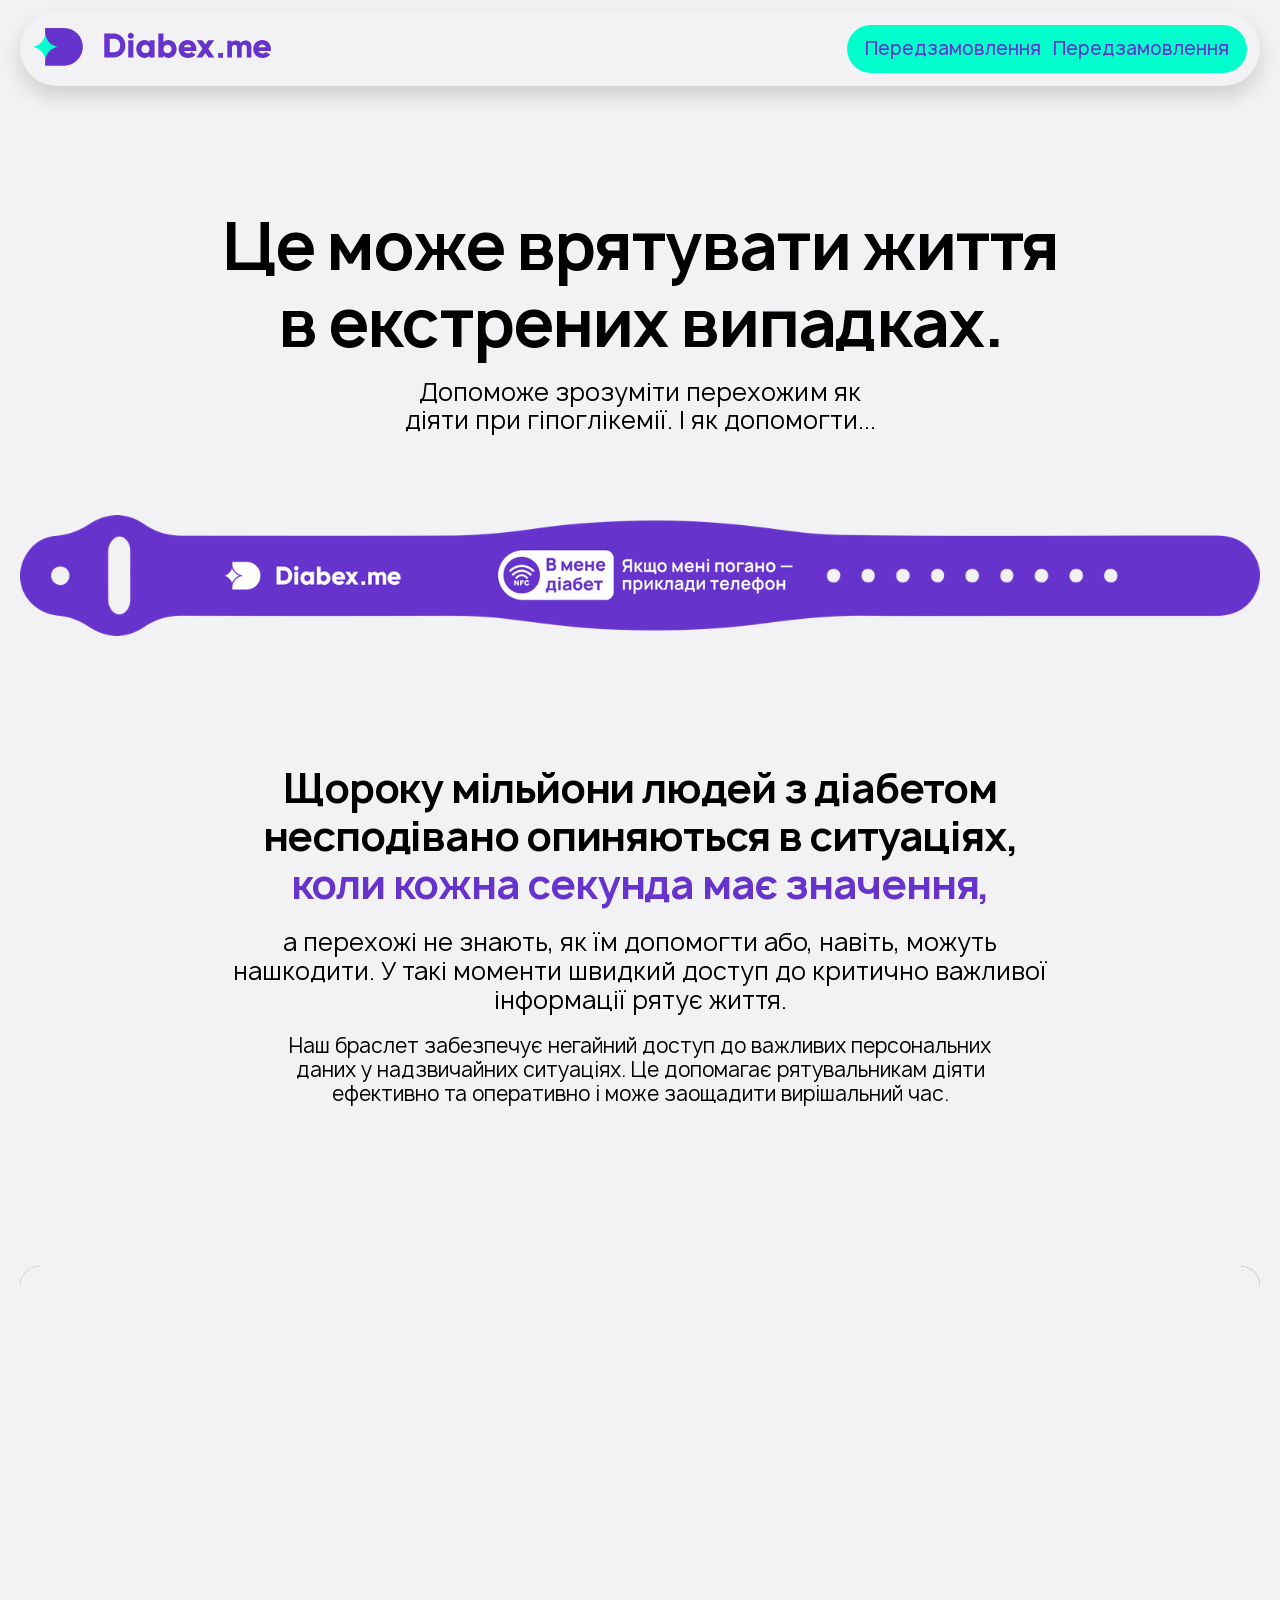
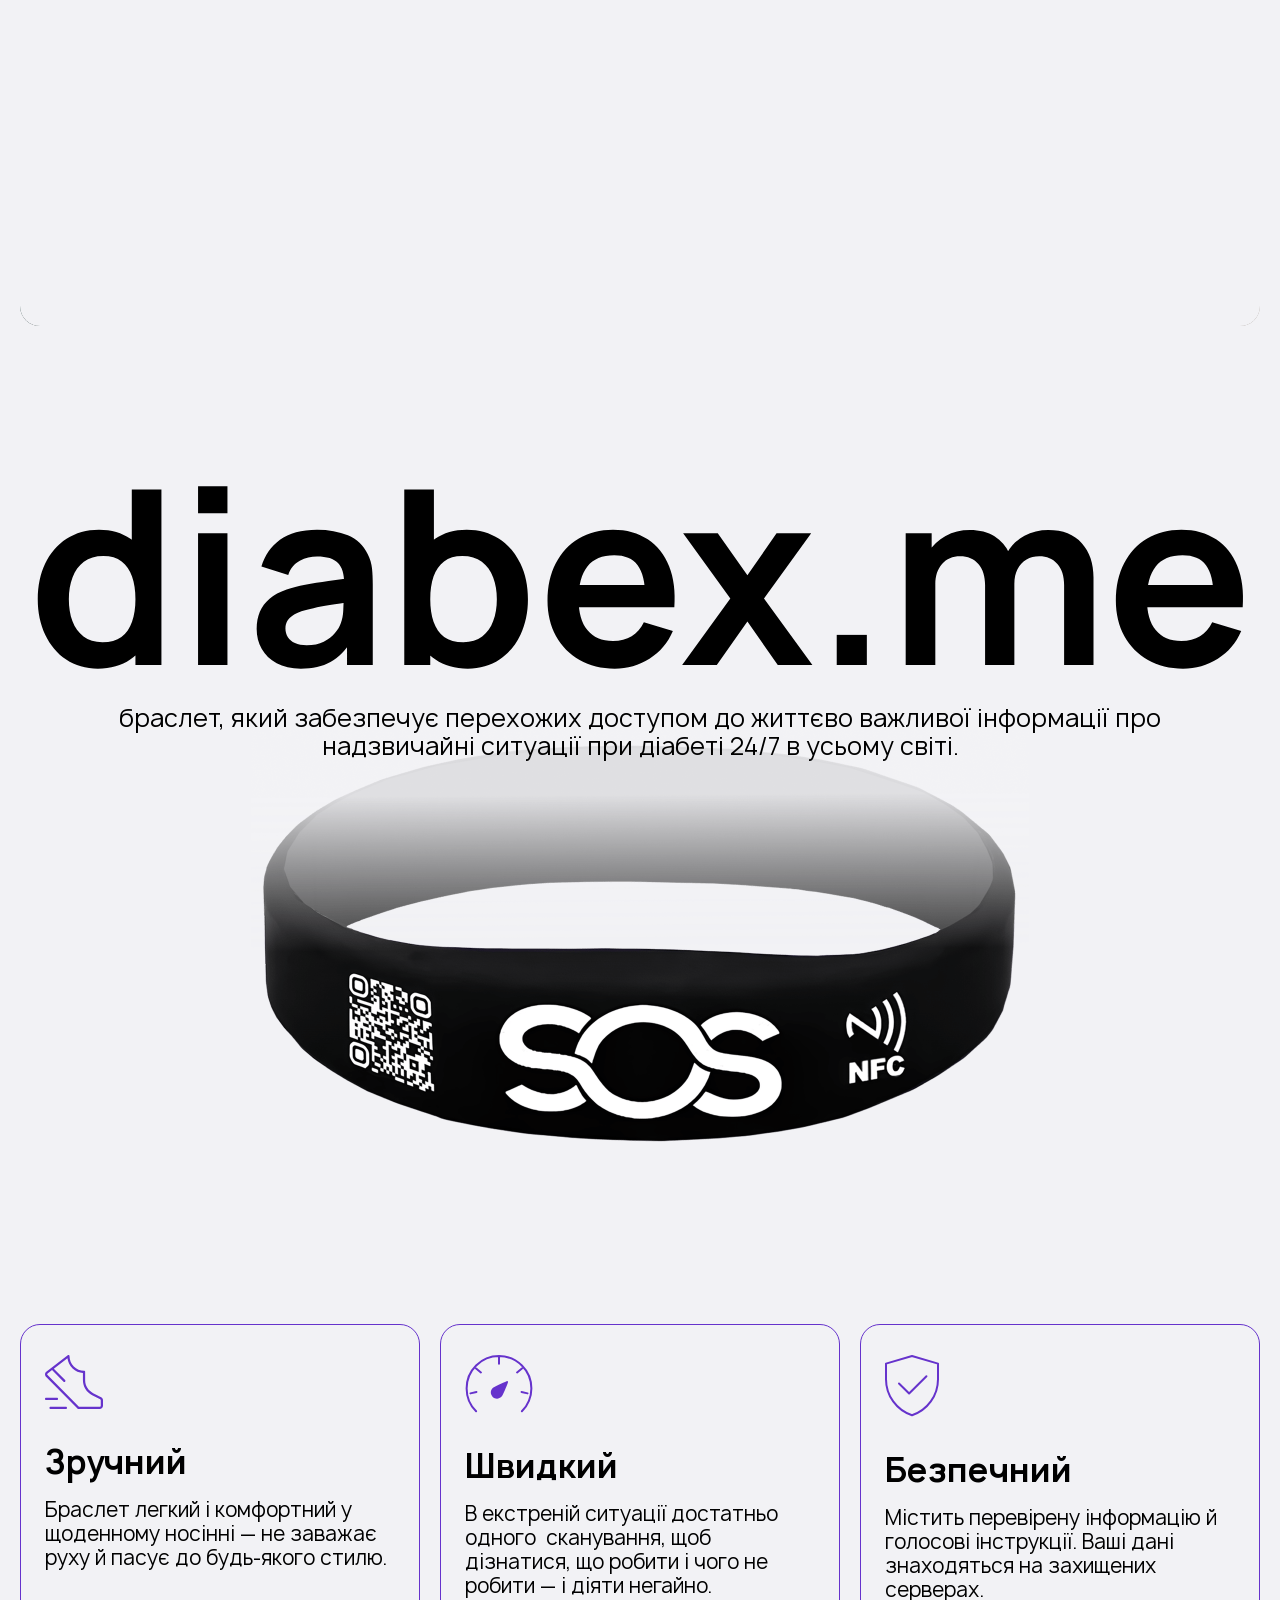
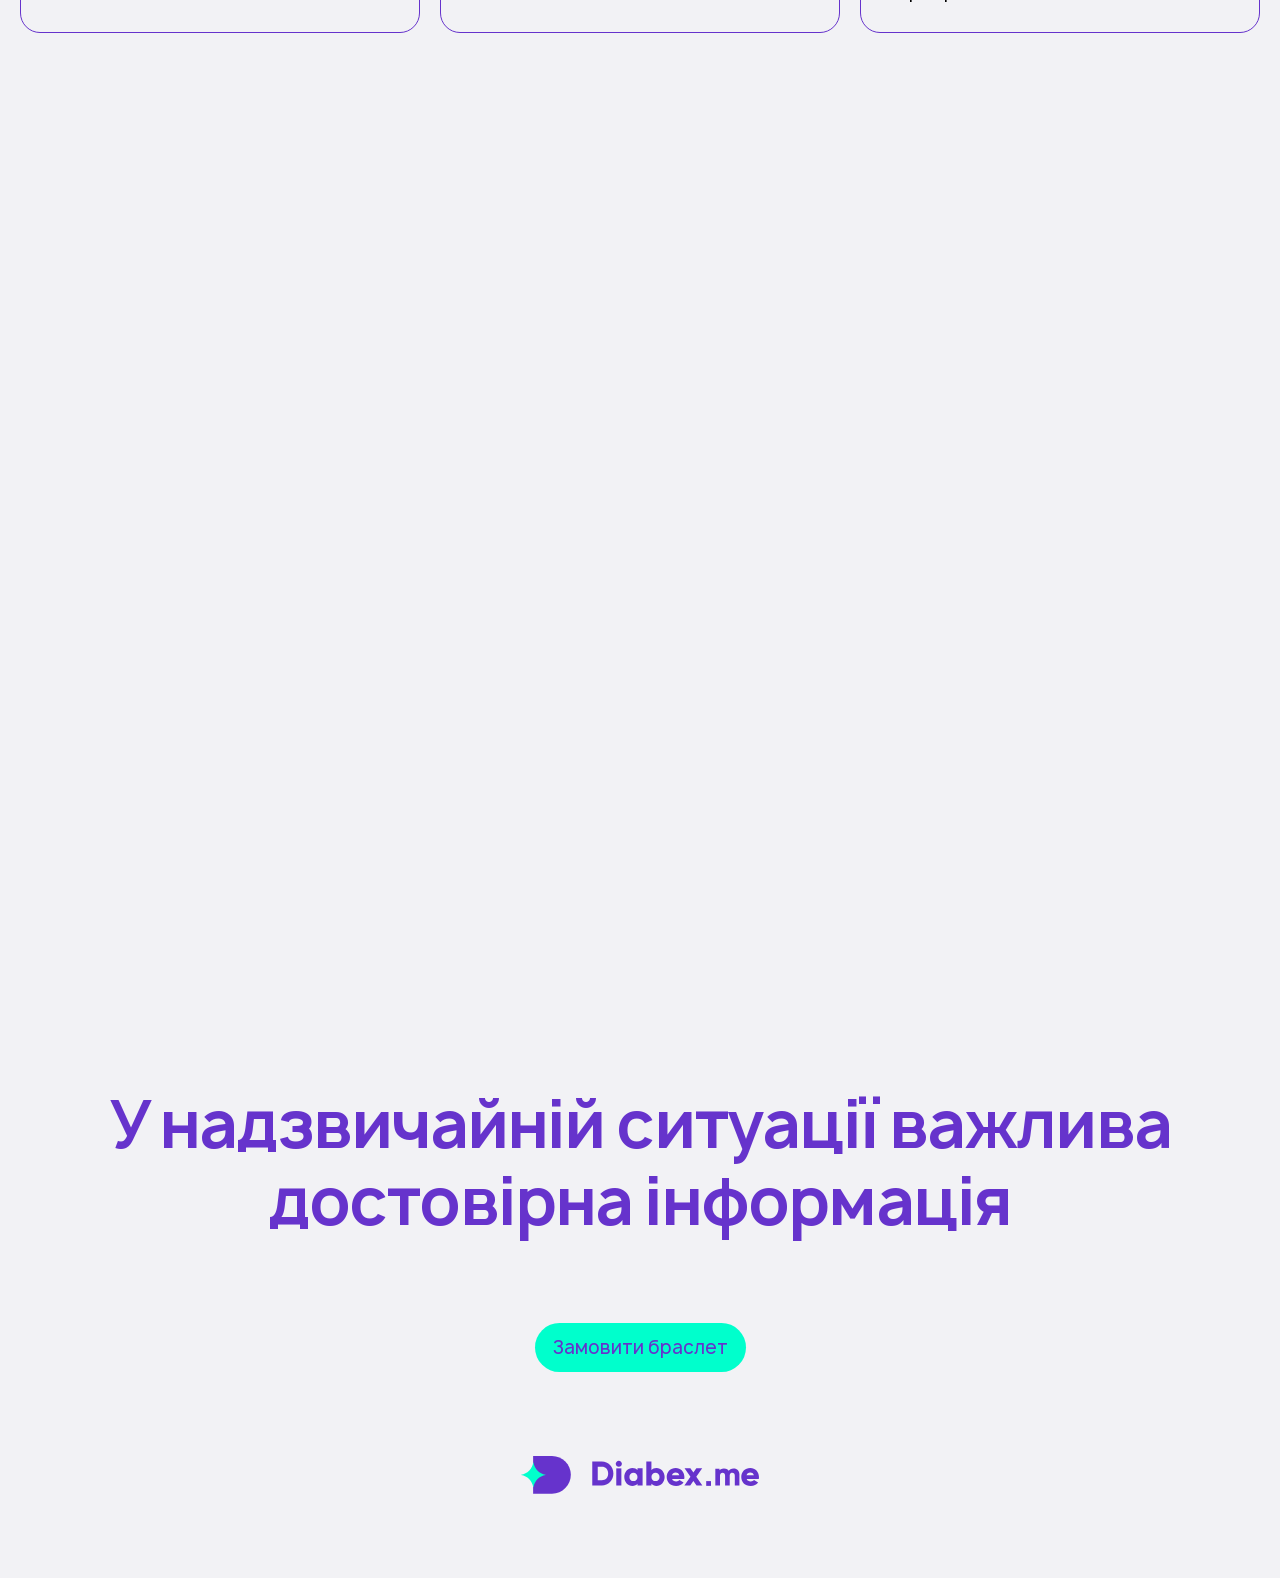
==== commit b4d222f9: "Initial commit: Project with robots.txt and noindex meta tags - Added robots.txt to block all search" ====
--- a/index.html
+++ b/index.html
@@ -1,6 +1,7 @@
 <!DOCTYPE html><!--  This site was created in Webflow. https://webflow.com  --><!--  Last Published: Mon Apr 06 2026 14:03:37 GMT+0000 (Coordinated Universal Time)  -->
 <html data-wf-page="6864f5ecd00b57b227017f50" data-wf-site="6864f5ecd00b57b227017f47">
 <head>
+  <meta name="robots" content="noindex, nofollow">
   <meta charset="utf-8">
   <title>Diabex.me</title>
   <meta content="width=device-width, initial-scale=1" name="viewport">
--- a/css/webflow.css
+++ b/css/webflow.css
@@ -0,0 +1,1794 @@
+@font-face {
+  font-family: 'webflow-icons';
+  src: url("[data-uri]") format('truetype');
+  font-weight: normal;
+  font-style: normal;
+}
+[class^="w-icon-"],
+[class*=" w-icon-"] {
+  /* use !important to prevent issues with browser extensions that change fonts */
+  font-family: 'webflow-icons' !important;
+  speak: none;
+  font-style: normal;
+  font-weight: normal;
+  font-variant: normal;
+  text-transform: none;
+  line-height: 1;
+  /* Better Font Rendering =========== */
+  -webkit-font-smoothing: antialiased;
+  -moz-osx-font-smoothing: grayscale;
+}
+.w-icon-slider-right:before {
+  content: "\e600";
+}
+.w-icon-slider-left:before {
+  content: "\e601";
+}
+.w-icon-nav-menu:before {
+  content: "\e602";
+}
+.w-icon-arrow-down:before,
+.w-icon-dropdown-toggle:before {
+  content: "\e603";
+}
+.w-icon-file-upload-remove:before {
+  content: "\e900";
+}
+.w-icon-file-upload-icon:before {
+  content: "\e903";
+}
+* {
+  -webkit-box-sizing: border-box;
+  -moz-box-sizing: border-box;
+  box-sizing: border-box;
+}
+html {
+  height: 100%;
+}
+body {
+  margin: 0;
+  min-height: 100%;
+  background-color: #fff;
+  font-family: Arial, sans-serif;
+  font-size: 14px;
+  line-height: 20px;
+  color: #333;
+}
+img {
+  max-width: 100%;
+  vertical-align: middle;
+  display: inline-block;
+}
+html.w-mod-touch * {
+  background-attachment: scroll !important;
+}
+.w-block {
+  display: block;
+}
+.w-inline-block {
+  max-width: 100%;
+  display: inline-block;
+}
+.w-clearfix:before,
+.w-clearfix:after {
+  content: " ";
+  display: table;
+  grid-column-start: 1;
+  grid-row-start: 1;
+  grid-column-end: 2;
+  grid-row-end: 2;
+}
+.w-clearfix:after {
+  clear: both;
+}
+.w-hidden {
+  display: none;
+}
+.w-button {
+  display: inline-block;
+  padding: 9px 15px;
+  background-color: #3898EC;
+  color: white;
+  border: 0;
+  line-height: inherit;
+  text-decoration: none;
+  cursor: pointer;
+  border-radius: 0;
+}
+input.w-button {
+  -webkit-appearance: button;
+}
+html[data-w-dynpage] [data-w-cloak] {
+  color: transparent !important;
+}
+.w-code-block {
+  margin: unset;
+}
+pre.w-code-block code {
+  all: inherit;
+}
+.w-optimization {
+  display: contents;
+}
+.w-webflow-badge,
+.w-webflow-badge > img {
+  box-sizing: unset;
+  width: unset;
+  height: unset;
+  max-height: unset;
+  max-width: unset;
+  min-height: unset;
+  min-width: unset;
+  margin: unset;
+  padding: unset;
+  float: unset;
+  clear: unset;
+  border: unset;
+  border-radius: unset;
+  background: unset;
+  background-image: unset;
+  background-position: unset;
+  background-size: unset;
+  background-repeat: unset;
+  background-origin: unset;
+  background-clip: unset;
+  background-attachment: unset;
+  background-color: unset;
+  box-shadow: unset;
+  transform: unset;
+  transition: unset;
+  direction: unset;
+  font-family: unset;
+  font-weight: unset;
+  color: unset;
+  font-size: unset;
+  line-height: unset;
+  font-style: unset;
+  font-variant: unset;
+  text-align: unset;
+  letter-spacing: unset;
+  text-decoration: unset;
+  text-indent: unset;
+  text-transform: unset;
+  list-style-type: unset;
+  text-shadow: unset;
+  vertical-align: unset;
+  cursor: unset;
+  white-space: unset;
+  word-break: unset;
+  word-spacing: unset;
+  word-wrap: unset;
+}
+.w-webflow-badge {
+  position: fixed !important;
+  display: inline-block !important;
+  visibility: visible !important;
+  opacity: 1 !important;
+  z-index: 2147483647 !important;
+  top: auto !important;
+  right: 12px !important;
+  bottom: 12px !important;
+  left: auto !important;
+  color: #aaadb0 !important;
+  background-color: #fff !important;
+  border-radius: 3px !important;
+  padding: 6px !important;
+  font-size: 12px !important;
+  line-height: 14px !important;
+  text-decoration: none !important;
+  transform: none !important;
+  margin: 0 !important;
+  width: auto !important;
+  height: auto !important;
+  overflow: unset !important;
+  white-space: nowrap;
+  box-shadow: 0 0 0 1px rgba(0, 0, 0, 0.1), 0px 1px 3px rgba(0, 0, 0, 0.1);
+  cursor: pointer;
+}
+.w-webflow-badge > img {
+  position: unset;
+  display: inline-block !important;
+  visibility: unset !important;
+  opacity: 1 !important;
+  vertical-align: middle !important;
+}
+h1,
+h2,
+h3,
+h4,
+h5,
+h6 {
+  font-weight: bold;
+  margin-bottom: 10px;
+}
+h1 {
+  font-size: 38px;
+  line-height: 44px;
+  margin-top: 20px;
+}
+h2 {
+  font-size: 32px;
+  line-height: 36px;
+  margin-top: 20px;
+}
+h3 {
+  font-size: 24px;
+  line-height: 30px;
+  margin-top: 20px;
+}
+h4 {
+  font-size: 18px;
+  line-height: 24px;
+  margin-top: 10px;
+}
+h5 {
+  font-size: 14px;
+  line-height: 20px;
+  margin-top: 10px;
+}
+h6 {
+  font-size: 12px;
+  line-height: 18px;
+  margin-top: 10px;
+}
+p {
+  margin-top: 0;
+  margin-bottom: 10px;
+}
+blockquote {
+  margin: 0 0 10px 0;
+  padding: 10px 20px;
+  border-left: 5px solid #E2E2E2;
+  font-size: 18px;
+  line-height: 22px;
+}
+figure {
+  margin: 0;
+  margin-bottom: 10px;
+}
+figcaption {
+  margin-top: 5px;
+  text-align: center;
+}
+ul,
+ol {
+  margin-top: 0px;
+  margin-bottom: 10px;
+  padding-left: 40px;
+}
+.w-list-unstyled {
+  padding-left: 0;
+  list-style: none;
+}
+.w-embed:before,
+.w-embed:after {
+  content: " ";
+  display: table;
+  grid-column-start: 1;
+  grid-row-start: 1;
+  grid-column-end: 2;
+  grid-row-end: 2;
+}
+.w-embed:after {
+  clear: both;
+}
+.w-video {
+  width: 100%;
+  position: relative;
+  padding: 0;
+}
+.w-video iframe,
+.w-video object,
+.w-video embed {
+  position: absolute;
+  top: 0;
+  left: 0;
+  width: 100%;
+  height: 100%;
+  border: none;
+}
+fieldset {
+  padding: 0;
+  margin: 0;
+  border: 0;
+}
+button,
+[type='button'],
+[type='reset'] {
+  border: 0;
+  cursor: pointer;
+  -webkit-appearance: button;
+}
+.w-form {
+  margin: 0 0 15px;
+}
+.w-form-done {
+  display: none;
+  padding: 20px;
+  text-align: center;
+  background-color: #dddddd;
+}
+.w-form-fail {
+  display: none;
+  margin-top: 10px;
+  padding: 10px;
+  background-color: #ffdede;
+}
+label {
+  display: block;
+  margin-bottom: 5px;
+  font-weight: bold;
+}
+.w-input,
+.w-select {
+  display: block;
+  width: 100%;
+  height: 38px;
+  padding: 8px 12px;
+  margin-bottom: 10px;
+  font-size: 14px;
+  line-height: 1.42857143;
+  color: #333333;
+  vertical-align: middle;
+  background-color: #ffffff;
+  border: 1px solid #cccccc;
+}
+.w-input::placeholder,
+.w-select::placeholder {
+  color: #999;
+}
+.w-input:focus,
+.w-select:focus {
+  border-color: #3898EC;
+  outline: 0;
+}
+.w-input[disabled],
+.w-select[disabled],
+.w-input[readonly],
+.w-select[readonly],
+fieldset[disabled] .w-input,
+fieldset[disabled] .w-select {
+  cursor: not-allowed;
+}
+.w-input[disabled]:not(.w-input-disabled),
+.w-select[disabled]:not(.w-input-disabled),
+.w-input[readonly],
+.w-select[readonly],
+fieldset[disabled]:not(.w-input-disabled) .w-input,
+fieldset[disabled]:not(.w-input-disabled) .w-select {
+  background-color: #eeeeee;
+}
+textarea.w-input,
+textarea.w-select {
+  height: auto;
+}
+.w-select {
+  background-color: #f3f3f3;
+}
+.w-select[multiple] {
+  height: auto;
+}
+.w-form-label {
+  display: inline-block;
+  cursor: pointer;
+  font-weight: normal;
+  margin-bottom: 0px;
+}
+.w-radio {
+  display: block;
+  margin-bottom: 5px;
+  padding-left: 20px;
+}
+.w-radio:before,
+.w-radio:after {
+  content: " ";
+  display: table;
+  grid-column-start: 1;
+  grid-row-start: 1;
+  grid-column-end: 2;
+  grid-row-end: 2;
+}
+.w-radio:after {
+  clear: both;
+}
+.w-radio-input {
+  margin: 4px 0 0;
+  line-height: normal;
+  float: left;
+  margin-left: -20px;
+}
+.w-radio-input {
+  margin-top: 3px;
+}
+.w-file-upload {
+  display: block;
+  margin-bottom: 10px;
+}
+.w-file-upload-input {
+  width: 0.1px;
+  height: 0.1px;
+  opacity: 0;
+  overflow: hidden;
+  position: absolute;
+  z-index: -100;
+}
+.w-file-upload-default,
+.w-file-upload-uploading,
+.w-file-upload-success {
+  display: inline-block;
+  color: #333333;
+}
+.w-file-upload-error {
+  display: block;
+  margin-top: 10px;
+}
+.w-file-upload-default.w-hidden,
+.w-file-upload-uploading.w-hidden,
+.w-file-upload-error.w-hidden,
+.w-file-upload-success.w-hidden {
+  display: none;
+}
+.w-file-upload-uploading-btn {
+  display: flex;
+  font-size: 14px;
+  font-weight: normal;
+  cursor: pointer;
+  margin: 0;
+  padding: 8px 12px;
+  border: 1px solid #cccccc;
+  background-color: #fafafa;
+}
+.w-file-upload-file {
+  display: flex;
+  flex-grow: 1;
+  justify-content: space-between;
+  margin: 0;
+  padding: 8px 9px 8px 11px;
+  border: 1px solid #cccccc;
+  background-color: #fafafa;
+}
+.w-file-upload-file-name {
+  font-size: 14px;
+  font-weight: normal;
+  display: block;
+}
+.w-file-remove-link {
+  margin-top: 3px;
+  margin-left: 10px;
+  width: auto;
+  height: auto;
+  padding: 3px;
+  display: block;
+  cursor: pointer;
+}
+.w-icon-file-upload-remove {
+  margin: auto;
+  font-size: 10px;
+}
+.w-file-upload-error-msg {
+  display: inline-block;
+  color: #ea384c;
+  padding: 2px 0;
+}
+.w-file-upload-info {
+  display: inline-block;
+  line-height: 38px;
+  padding: 0 12px;
+}
+.w-file-upload-label {
+  display: inline-block;
+  font-size: 14px;
+  font-weight: normal;
+  cursor: pointer;
+  margin: 0;
+  padding: 8px 12px;
+  border: 1px solid #cccccc;
+  background-color: #fafafa;
+}
+.w-icon-file-upload-icon,
+.w-icon-file-upload-uploading {
+  display: inline-block;
+  margin-right: 8px;
+  width: 20px;
+}
+.w-icon-file-upload-uploading {
+  height: 20px;
+}
+.w-container {
+  margin-left: auto;
+  margin-right: auto;
+  max-width: 940px;
+}
+.w-container:before,
+.w-container:after {
+  content: " ";
+  display: table;
+  grid-column-start: 1;
+  grid-row-start: 1;
+  grid-column-end: 2;
+  grid-row-end: 2;
+}
+.w-container:after {
+  clear: both;
+}
+.w-container .w-row {
+  margin-left: -10px;
+  margin-right: -10px;
+}
+.w-row:before,
+.w-row:after {
+  content: " ";
+  display: table;
+  grid-column-start: 1;
+  grid-row-start: 1;
+  grid-column-end: 2;
+  grid-row-end: 2;
+}
+.w-row:after {
+  clear: both;
+}
+.w-row .w-row {
+  margin-left: 0;
+  margin-right: 0;
+}
+.w-col {
+  position: relative;
+  float: left;
+  width: 100%;
+  min-height: 1px;
+  padding-left: 10px;
+  padding-right: 10px;
+}
+.w-col .w-col {
+  padding-left: 0;
+  padding-right: 0;
+}
+.w-col-1 {
+  width: 8.33333333%;
+}
+.w-col-2 {
+  width: 16.66666667%;
+}
+.w-col-3 {
+  width: 25%;
+}
+.w-col-4 {
+  width: 33.33333333%;
+}
+.w-col-5 {
+  width: 41.66666667%;
+}
+.w-col-6 {
+  width: 50%;
+}
+.w-col-7 {
+  width: 58.33333333%;
+}
+.w-col-8 {
+  width: 66.66666667%;
+}
+.w-col-9 {
+  width: 75%;
+}
+.w-col-10 {
+  width: 83.33333333%;
+}
+.w-col-11 {
+  width: 91.66666667%;
+}
+.w-col-12 {
+  width: 100%;
+}
+.w-hidden-main {
+  display: none !important;
+}
+@media screen and (max-width: 991px) {
+  .w-container {
+    max-width: 728px;
+  }
+  .w-hidden-main {
+    display: inherit !important;
+  }
+  .w-hidden-medium {
+    display: none !important;
+  }
+  .w-col-medium-1 {
+    width: 8.33333333%;
+  }
+  .w-col-medium-2 {
+    width: 16.66666667%;
+  }
+  .w-col-medium-3 {
+    width: 25%;
+  }
+  .w-col-medium-4 {
+    width: 33.33333333%;
+  }
+  .w-col-medium-5 {
+    width: 41.66666667%;
+  }
+  .w-col-medium-6 {
+    width: 50%;
+  }
+  .w-col-medium-7 {
+    width: 58.33333333%;
+  }
+  .w-col-medium-8 {
+    width: 66.66666667%;
+  }
+  .w-col-medium-9 {
+    width: 75%;
+  }
+  .w-col-medium-10 {
+    width: 83.33333333%;
+  }
+  .w-col-medium-11 {
+    width: 91.66666667%;
+  }
+  .w-col-medium-12 {
+    width: 100%;
+  }
+  .w-col-stack {
+    width: 100%;
+    left: auto;
+    right: auto;
+  }
+}
+@media screen and (max-width: 767px) {
+  .w-hidden-main {
+    display: inherit !important;
+  }
+  .w-hidden-medium {
+    display: inherit !important;
+  }
+  .w-hidden-small {
+    display: none !important;
+  }
+  .w-row,
+  .w-container .w-row {
+    margin-left: 0;
+    margin-right: 0;
+  }
+  .w-col {
+    width: 100%;
+    left: auto;
+    right: auto;
+  }
+  .w-col-small-1 {
+    width: 8.33333333%;
+  }
+  .w-col-small-2 {
+    width: 16.66666667%;
+  }
+  .w-col-small-3 {
+    width: 25%;
+  }
+  .w-col-small-4 {
+    width: 33.33333333%;
+  }
+  .w-col-small-5 {
+    width: 41.66666667%;
+  }
+  .w-col-small-6 {
+    width: 50%;
+  }
+  .w-col-small-7 {
+    width: 58.33333333%;
+  }
+  .w-col-small-8 {
+    width: 66.66666667%;
+  }
+  .w-col-small-9 {
+    width: 75%;
+  }
+  .w-col-small-10 {
+    width: 83.33333333%;
+  }
+  .w-col-small-11 {
+    width: 91.66666667%;
+  }
+  .w-col-small-12 {
+    width: 100%;
+  }
+}
+@media screen and (max-width: 479px) {
+  .w-container {
+    max-width: none;
+  }
+  .w-hidden-main {
+    display: inherit !important;
+  }
+  .w-hidden-medium {
+    display: inherit !important;
+  }
+  .w-hidden-small {
+    display: inherit !important;
+  }
+  .w-hidden-tiny {
+    display: none !important;
+  }
+  .w-col {
+    width: 100%;
+  }
+  .w-col-tiny-1 {
+    width: 8.33333333%;
+  }
+  .w-col-tiny-2 {
+    width: 16.66666667%;
+  }
+  .w-col-tiny-3 {
+    width: 25%;
+  }
+  .w-col-tiny-4 {
+    width: 33.33333333%;
+  }
+  .w-col-tiny-5 {
+    width: 41.66666667%;
+  }
+  .w-col-tiny-6 {
+    width: 50%;
+  }
+  .w-col-tiny-7 {
+    width: 58.33333333%;
+  }
+  .w-col-tiny-8 {
+    width: 66.66666667%;
+  }
+  .w-col-tiny-9 {
+    width: 75%;
+  }
+  .w-col-tiny-10 {
+    width: 83.33333333%;
+  }
+  .w-col-tiny-11 {
+    width: 91.66666667%;
+  }
+  .w-col-tiny-12 {
+    width: 100%;
+  }
+}
+.w-widget {
+  position: relative;
+}
+.w-widget-map {
+  width: 100%;
+  height: 400px;
+}
+.w-widget-map label {
+  width: auto;
+  display: inline;
+}
+.w-widget-map img {
+  max-width: inherit;
+}
+.w-widget-map .gm-style-iw {
+  text-align: center;
+}
+.w-widget-map .gm-style-iw > button {
+  display: none !important;
+}
+.w-widget-twitter {
+  overflow: hidden;
+}
+.w-widget-twitter-count-shim {
+  display: inline-block;
+  vertical-align: top;
+  position: relative;
+  width: 28px;
+  height: 20px;
+  text-align: center;
+  background: white;
+  border: #758696 solid 1px;
+  border-radius: 3px;
+}
+.w-widget-twitter-count-shim * {
+  pointer-events: none;
+  user-select: none;
+}
+.w-widget-twitter-count-shim .w-widget-twitter-count-inner {
+  position: relative;
+  font-size: 15px;
+  line-height: 12px;
+  text-align: center;
+  color: #999;
+  font-family: serif;
+}
+.w-widget-twitter-count-shim .w-widget-twitter-count-clear {
+  position: relative;
+  display: block;
+}
+.w-widget-twitter-count-shim.w--large {
+  width: 36px;
+  height: 28px;
+}
+.w-widget-twitter-count-shim.w--large .w-widget-twitter-count-inner {
+  font-size: 18px;
+  line-height: 18px;
+}
+.w-widget-twitter-count-shim:not(.w--vertical) {
+  margin-left: 5px;
+  margin-right: 8px;
+}
+.w-widget-twitter-count-shim:not(.w--vertical).w--large {
+  margin-left: 6px;
+}
+.w-widget-twitter-count-shim:not(.w--vertical):before,
+.w-widget-twitter-count-shim:not(.w--vertical):after {
+  top: 50%;
+  left: 0;
+  border: solid transparent;
+  content: ' ';
+  height: 0;
+  width: 0;
+  position: absolute;
+  pointer-events: none;
+}
+.w-widget-twitter-count-shim:not(.w--vertical):before {
+  border-color: rgba(117, 134, 150, 0);
+  border-right-color: #5d6c7b;
+  border-width: 4px;
+  margin-left: -9px;
+  margin-top: -4px;
+}
+.w-widget-twitter-count-shim:not(.w--vertical).w--large:before {
+  border-width: 5px;
+  margin-left: -10px;
+  margin-top: -5px;
+}
+.w-widget-twitter-count-shim:not(.w--vertical):after {
+  border-color: rgba(255, 255, 255, 0);
+  border-right-color: white;
+  border-width: 4px;
+  margin-left: -8px;
+  margin-top: -4px;
+}
+.w-widget-twitter-count-shim:not(.w--vertical).w--large:after {
+  border-width: 5px;
+  margin-left: -9px;
+  margin-top: -5px;
+}
+.w-widget-twitter-count-shim.w--vertical {
+  width: 61px;
+  height: 33px;
+  margin-bottom: 8px;
+}
+.w-widget-twitter-count-shim.w--vertical:before,
+.w-widget-twitter-count-shim.w--vertical:after {
+  top: 100%;
+  left: 50%;
+  border: solid transparent;
+  content: ' ';
+  height: 0;
+  width: 0;
+  position: absolute;
+  pointer-events: none;
+}
+.w-widget-twitter-count-shim.w--vertical:before {
+  border-color: rgba(117, 134, 150, 0);
+  border-top-color: #5d6c7b;
+  border-width: 5px;
+  margin-left: -5px;
+}
+.w-widget-twitter-count-shim.w--vertical:after {
+  border-color: rgba(255, 255, 255, 0);
+  border-top-color: white;
+  border-width: 4px;
+  margin-left: -4px;
+}
+.w-widget-twitter-count-shim.w--vertical .w-widget-twitter-count-inner {
+  font-size: 18px;
+  line-height: 22px;
+}
+.w-widget-twitter-count-shim.w--vertical.w--large {
+  width: 76px;
+}
+.w-background-video {
+  position: relative;
+  overflow: hidden;
+  height: 500px;
+  color: white;
+}
+.w-background-video > video {
+  background-size: cover;
+  background-position: 50% 50%;
+  position: absolute;
+  margin: auto;
+  width: 100%;
+  height: 100%;
+  right: -100%;
+  bottom: -100%;
+  top: -100%;
+  left: -100%;
+  object-fit: cover;
+  z-index: -100;
+}
+.w-background-video > video::-webkit-media-controls-start-playback-button {
+  display: none !important;
+  -webkit-appearance: none;
+}
+.w-background-video--control {
+  position: absolute;
+  bottom: 1em;
+  right: 1em;
+  background-color: transparent;
+  padding: 0;
+}
+.w-background-video--control > [hidden] {
+  display: none !important;
+}
+.w-slider {
+  position: relative;
+  height: 300px;
+  text-align: center;
+  background: #dddddd;
+  clear: both;
+  -webkit-tap-highlight-color: rgba(0, 0, 0, 0);
+  tap-highlight-color: rgba(0, 0, 0, 0);
+}
+.w-slider-mask {
+  position: relative;
+  display: block;
+  overflow: hidden;
+  z-index: 1;
+  left: 0;
+  right: 0;
+  height: 100%;
+  white-space: nowrap;
+}
+.w-slide {
+  position: relative;
+  display: inline-block;
+  vertical-align: top;
+  width: 100%;
+  height: 100%;
+  white-space: normal;
+  text-align: left;
+}
+.w-slider-nav {
+  position: absolute;
+  z-index: 2;
+  top: auto;
+  right: 0;
+  bottom: 0;
+  left: 0;
+  margin: auto;
+  padding-top: 10px;
+  height: 40px;
+  text-align: center;
+  -webkit-tap-highlight-color: rgba(0, 0, 0, 0);
+  tap-highlight-color: rgba(0, 0, 0, 0);
+}
+.w-slider-nav.w-round > div {
+  border-radius: 100%;
+}
+.w-slider-nav.w-num > div {
+  width: auto;
+  height: auto;
+  padding: 0.2em 0.5em;
+  font-size: inherit;
+  line-height: inherit;
+}
+.w-slider-nav.w-shadow > div {
+  box-shadow: 0 0 3px rgba(51, 51, 51, 0.4);
+}
+.w-slider-nav-invert {
+  color: #fff;
+}
+.w-slider-nav-invert > div {
+  background-color: rgba(34, 34, 34, 0.4);
+}
+.w-slider-nav-invert > div.w-active {
+  background-color: #222;
+}
+.w-slider-dot {
+  position: relative;
+  display: inline-block;
+  width: 1em;
+  height: 1em;
+  background-color: rgba(255, 255, 255, 0.4);
+  cursor: pointer;
+  margin: 0 3px 0.5em;
+  transition: background-color 100ms, color 100ms;
+}
+.w-slider-dot.w-active {
+  background-color: #fff;
+}
+.w-slider-dot:focus {
+  outline: none;
+  box-shadow: 0px 0px 0px 2px #fff;
+}
+.w-slider-dot:focus.w-active {
+  box-shadow: none;
+}
+.w-slider-arrow-left,
+.w-slider-arrow-right {
+  position: absolute;
+  width: 80px;
+  top: 0;
+  right: 0;
+  bottom: 0;
+  left: 0;
+  margin: auto;
+  cursor: pointer;
+  overflow: hidden;
+  color: white;
+  font-size: 40px;
+  -webkit-tap-highlight-color: rgba(0, 0, 0, 0);
+  tap-highlight-color: rgba(0, 0, 0, 0);
+  user-select: none;
+}
+.w-slider-arrow-left [class^='w-icon-'],
+.w-slider-arrow-right [class^='w-icon-'],
+.w-slider-arrow-left [class*=' w-icon-'],
+.w-slider-arrow-right [class*=' w-icon-'] {
+  position: absolute;
+}
+.w-slider-arrow-left:focus,
+.w-slider-arrow-right:focus {
+  outline: 0;
+}
+.w-slider-arrow-left {
+  z-index: 3;
+  right: auto;
+}
+.w-slider-arrow-right {
+  z-index: 4;
+  left: auto;
+}
+.w-icon-slider-left,
+.w-icon-slider-right {
+  top: 0;
+  right: 0;
+  bottom: 0;
+  left: 0;
+  margin: auto;
+  width: 1em;
+  height: 1em;
+}
+.w-slider-aria-label {
+  border: 0;
+  clip: rect(0 0 0 0);
+  height: 1px;
+  margin: -1px;
+  overflow: hidden;
+  padding: 0;
+  position: absolute;
+  width: 1px;
+}
+.w-slider-force-show {
+  display: block !important;
+}
+.w-dropdown {
+  display: inline-block;
+  position: relative;
+  text-align: left;
+  margin-left: auto;
+  margin-right: auto;
+  z-index: 900;
+}
+.w-dropdown-btn,
+.w-dropdown-toggle,
+.w-dropdown-link {
+  position: relative;
+  vertical-align: top;
+  text-decoration: none;
+  color: #222222;
+  padding: 20px;
+  text-align: left;
+  margin-left: auto;
+  margin-right: auto;
+  white-space: nowrap;
+}
+.w-dropdown-toggle {
+  user-select: none;
+  display: inline-block;
+  cursor: pointer;
+  padding-right: 40px;
+}
+.w-dropdown-toggle:focus {
+  outline: 0;
+}
+.w-icon-dropdown-toggle {
+  position: absolute;
+  top: 0;
+  right: 0;
+  bottom: 0;
+  margin: auto;
+  margin-right: 20px;
+  width: 1em;
+  height: 1em;
+}
+.w-dropdown-list {
+  position: absolute;
+  background: #dddddd;
+  display: none;
+  min-width: 100%;
+}
+.w-dropdown-list.w--open {
+  display: block;
+}
+.w-dropdown-link {
+  padding: 10px 20px;
+  display: block;
+  color: #222222;
+}
+.w-dropdown-link.w--current {
+  color: #0082f3;
+}
+.w-dropdown-link:focus {
+  outline: 0;
+}
+@media screen and (max-width: 767px) {
+  .w-nav-brand {
+    padding-left: 10px;
+  }
+}
+/**
+ * ## Note
+ * Safari (on both iOS and OS X) does not handle viewport units (vh, vw) well.
+ * For example percentage units do not work on descendants of elements that
+ * have any dimensions expressed in viewport units. It also doesn’t handle them at
+ * all in `calc()`.
+ */
+/**
+ * Wrapper around all lightbox elements
+ *
+ * 1. Since the lightbox can receive focus, IE also gives it an outline.
+ * 2. Fixes flickering on Chrome when a transition is in progress
+ *    underneath the lightbox.
+ */
+.w-lightbox-backdrop {
+  cursor: auto;
+  font-style: normal;
+  letter-spacing: normal;
+  list-style: disc;
+  text-indent: 0;
+  text-shadow: none;
+  text-transform: none;
+  visibility: visible;
+  white-space: normal;
+  word-break: normal;
+  word-spacing: normal;
+  word-wrap: normal;
+  position: fixed;
+  top: 0;
+  right: 0;
+  bottom: 0;
+  left: 0;
+  color: #fff;
+  font-family: "Helvetica Neue", Helvetica, Ubuntu, "Segoe UI", Verdana, sans-serif;
+  font-size: 17px;
+  line-height: 1.2;
+  font-weight: 300;
+  text-align: center;
+  background: rgba(0, 0, 0, 0.9);
+  z-index: 2000;
+  outline: 0;
+  /* 1 */
+  opacity: 0;
+  -webkit-user-select: none;
+  -moz-user-select: none;
+  -webkit-tap-highlight-color: transparent;
+  -webkit-transform: translate(0, 0);
+  /* 2 */
+}
+/**
+ * Neat trick to bind the rubberband effect to our canvas instead of the whole
+ * document on iOS. It also prevents a bug that causes the document underneath to scroll.
+ */
+.w-lightbox-backdrop,
+.w-lightbox-container {
+  height: 100%;
+  overflow: auto;
+  -webkit-overflow-scrolling: touch;
+}
+.w-lightbox-content {
+  position: relative;
+  height: 100vh;
+  overflow: hidden;
+}
+.w-lightbox-view {
+  position: absolute;
+  width: 100vw;
+  height: 100vh;
+  opacity: 0;
+}
+.w-lightbox-view:before {
+  content: "";
+  height: 100vh;
+}
+/* .w-lightbox-content */
+.w-lightbox-group,
+.w-lightbox-group .w-lightbox-view,
+.w-lightbox-group .w-lightbox-view:before {
+  height: 86vh;
+}
+.w-lightbox-frame,
+.w-lightbox-view:before {
+  display: inline-block;
+  vertical-align: middle;
+}
+/*
+ * 1. Remove default margin set by user-agent on the <figure> element.
+ */
+.w-lightbox-figure {
+  position: relative;
+  margin: 0;
+  /* 1 */
+}
+.w-lightbox-group .w-lightbox-figure {
+  cursor: pointer;
+}
+/**
+ * IE adds image dimensions as width and height attributes on the IMG tag,
+ * but we need both width and height to be set to auto to enable scaling.
+ */
+.w-lightbox-img {
+  width: auto;
+  height: auto;
+  max-width: none;
+}
+/**
+ * 1. Reset if style is set by user on "All Images"
+ */
+.w-lightbox-image {
+  display: block;
+  float: none;
+  /* 1 */
+  max-width: 100vw;
+  max-height: 100vh;
+}
+.w-lightbox-group .w-lightbox-image {
+  max-height: 86vh;
+}
+.w-lightbox-caption {
+  position: absolute;
+  right: 0;
+  bottom: 0;
+  left: 0;
+  padding: 0.5em 1em;
+  background: rgba(0, 0, 0, 0.4);
+  text-align: left;
+  text-overflow: ellipsis;
+  white-space: nowrap;
+  overflow: hidden;
+}
+.w-lightbox-embed {
+  position: absolute;
+  top: 0;
+  right: 0;
+  bottom: 0;
+  left: 0;
+  width: 100%;
+  height: 100%;
+}
+.w-lightbox-control {
+  position: absolute;
+  top: 0;
+  width: 4em;
+  background-size: 24px;
+  background-repeat: no-repeat;
+  background-position: center;
+  cursor: pointer;
+  -webkit-transition: all 0.3s;
+  transition: all 0.3s;
+}
+.w-lightbox-left {
+  display: none;
+  bottom: 0;
+  left: 0;
+  /* <svg xmlns="http://www.w3.org/2000/svg" viewBox="-20 0 24 40" width="24" height="40"><g transform="rotate(45)"><path d="m0 0h5v23h23v5h-28z" opacity=".4"/><path d="m1 1h3v23h23v3h-26z" fill="#fff"/></g></svg> */
+  background-image: url("[data-uri]");
+}
+.w-lightbox-right {
+  display: none;
+  right: 0;
+  bottom: 0;
+  /* <svg xmlns="http://www.w3.org/2000/svg" viewBox="-4 0 24 40" width="24" height="40"><g transform="rotate(45)"><path d="m0-0h28v28h-5v-23h-23z" opacity=".4"/><path d="m1 1h26v26h-3v-23h-23z" fill="#fff"/></g></svg> */
+  background-image: url("[data-uri]");
+}
+/*
+ * Without specifying the with and height inside the SVG, all versions of IE render the icon too small.
+ * The bug does not seem to manifest itself if the elements are tall enough such as the above arrows.
+ * (http://stackoverflow.com/questions/16092114/background-size-differs-in-internet-explorer)
+ */
+.w-lightbox-close {
+  right: 0;
+  height: 2.6em;
+  /* <svg xmlns="http://www.w3.org/2000/svg" viewBox="-4 0 18 17" width="18" height="17"><g transform="rotate(45)"><path d="m0 0h7v-7h5v7h7v5h-7v7h-5v-7h-7z" opacity=".4"/><path d="m1 1h7v-7h3v7h7v3h-7v7h-3v-7h-7z" fill="#fff"/></g></svg> */
+  background-image: url("[data-uri]");
+  background-size: 18px;
+}
+/**
+ * 1. All IE versions add extra space at the bottom without this.
+ */
+.w-lightbox-strip {
+  position: absolute;
+  bottom: 0;
+  left: 0;
+  right: 0;
+  padding: 0 1vh;
+  line-height: 0;
+  /* 1 */
+  white-space: nowrap;
+  overflow-x: auto;
+  overflow-y: hidden;
+}
+/*
+ * 1. We use content-box to avoid having to do `width: calc(10vh + 2vw)`
+ *    which doesn’t work in Safari anyway.
+ * 2. Chrome renders images pixelated when switching to GPU. Making sure
+ *    the parent is also rendered on the GPU (by setting translate3d for
+ *    example) fixes this behavior.
+ */
+.w-lightbox-item {
+  display: inline-block;
+  width: 10vh;
+  padding: 2vh 1vh;
+  box-sizing: content-box;
+  /* 1 */
+  cursor: pointer;
+  -webkit-transform: translate3d(0, 0, 0);
+  /* 2 */
+}
+.w-lightbox-active {
+  opacity: 0.3;
+}
+.w-lightbox-thumbnail {
+  position: relative;
+  height: 10vh;
+  background: #222;
+  overflow: hidden;
+}
+.w-lightbox-thumbnail-image {
+  position: absolute;
+  top: 0;
+  left: 0;
+}
+.w-lightbox-thumbnail .w-lightbox-tall {
+  top: 50%;
+  width: 100%;
+  -webkit-transform: translate(0, -50%);
+  transform: translate(0, -50%);
+}
+.w-lightbox-thumbnail .w-lightbox-wide {
+  left: 50%;
+  height: 100%;
+  -webkit-transform: translate(-50%, 0);
+  transform: translate(-50%, 0);
+}
+/*
+ * Spinner
+ *
+ * Absolute pixel values are used to avoid rounding errors that would cause
+ * the white spinning element to be misaligned with the track.
+ */
+.w-lightbox-spinner {
+  position: absolute;
+  top: 50%;
+  left: 50%;
+  box-sizing: border-box;
+  width: 40px;
+  height: 40px;
+  margin-top: -20px;
+  margin-left: -20px;
+  border: 5px solid rgba(0, 0, 0, 0.4);
+  border-radius: 50%;
+  -webkit-animation: spin 0.8s infinite linear;
+  animation: spin 0.8s infinite linear;
+}
+.w-lightbox-spinner:after {
+  content: "";
+  position: absolute;
+  top: -4px;
+  right: -4px;
+  bottom: -4px;
+  left: -4px;
+  border: 3px solid transparent;
+  border-bottom-color: #fff;
+  border-radius: 50%;
+}
+/*
+ * Utility classes
+ */
+.w-lightbox-hide {
+  display: none;
+}
+.w-lightbox-noscroll {
+  overflow: hidden;
+}
+@media (min-width: 768px) {
+  .w-lightbox-content {
+    height: 96vh;
+    margin-top: 2vh;
+  }
+  .w-lightbox-view,
+  .w-lightbox-view:before {
+    height: 96vh;
+  }
+  /* .w-lightbox-content */
+  .w-lightbox-group,
+  .w-lightbox-group .w-lightbox-view,
+  .w-lightbox-group .w-lightbox-view:before {
+    height: 84vh;
+  }
+  .w-lightbox-image {
+    max-width: 96vw;
+    max-height: 96vh;
+  }
+  .w-lightbox-group .w-lightbox-image {
+    max-width: 82.3vw;
+    max-height: 84vh;
+  }
+  .w-lightbox-left,
+  .w-lightbox-right {
+    display: block;
+    opacity: 0.5;
+  }
+  .w-lightbox-close {
+    opacity: 0.8;
+  }
+  .w-lightbox-control:hover {
+    opacity: 1;
+  }
+}
+.w-lightbox-inactive,
+.w-lightbox-inactive:hover {
+  opacity: 0;
+}
+.w-richtext:before,
+.w-richtext:after {
+  content: " ";
+  display: table;
+  grid-column-start: 1;
+  grid-row-start: 1;
+  grid-column-end: 2;
+  grid-row-end: 2;
+}
+.w-richtext:after {
+  clear: both;
+}
+.w-richtext[contenteditable="true"]:before,
+.w-richtext[contenteditable="true"]:after {
+  white-space: initial;
+}
+.w-richtext ol,
+.w-richtext ul {
+  overflow: hidden;
+}
+.w-richtext .w-richtext-figure-selected.w-richtext-figure-type-video div:after,
+.w-richtext .w-richtext-figure-selected[data-rt-type="video"] div:after {
+  outline: 2px solid #2895f7;
+}
+.w-richtext .w-richtext-figure-selected.w-richtext-figure-type-image div,
+.w-richtext .w-richtext-figure-selected[data-rt-type="image"] div {
+  outline: 2px solid #2895f7;
+}
+.w-richtext figure.w-richtext-figure-type-video > div:after,
+.w-richtext figure[data-rt-type="video"] > div:after {
+  content: '';
+  position: absolute;
+  display: none;
+  left: 0;
+  top: 0;
+  right: 0;
+  bottom: 0;
+}
+.w-richtext figure {
+  position: relative;
+  max-width: 60%;
+}
+.w-richtext figure > div:before {
+  cursor: default!important;
+}
+.w-richtext figure img {
+  width: 100%;
+}
+.w-richtext figure figcaption.w-richtext-figcaption-placeholder {
+  opacity: 0.6;
+}
+.w-richtext figure div {
+  /* fix incorrectly sized selection border in the data manager */
+  font-size: 0px;
+  color: transparent;
+}
+.w-richtext figure.w-richtext-figure-type-image,
+.w-richtext figure[data-rt-type="image"] {
+  display: table;
+}
+.w-richtext figure.w-richtext-figure-type-image > div,
+.w-richtext figure[data-rt-type="image"] > div {
+  display: inline-block;
+}
+.w-richtext figure.w-richtext-figure-type-image > figcaption,
+.w-richtext figure[data-rt-type="image"] > figcaption {
+  display: table-caption;
+  caption-side: bottom;
+}
+.w-richtext figure.w-richtext-figure-type-video,
+.w-richtext figure[data-rt-type="video"] {
+  width: 60%;
+  height: 0;
+}
+.w-richtext figure.w-richtext-figure-type-video iframe,
+.w-richtext figure[data-rt-type="video"] iframe {
+  position: absolute;
+  top: 0;
+  left: 0;
+  width: 100%;
+  height: 100%;
+}
+.w-richtext figure.w-richtext-figure-type-video > div,
+.w-richtext figure[data-rt-type="video"] > div {
+  width: 100%;
+}
+.w-richtext figure.w-richtext-align-center {
+  margin-right: auto;
+  margin-left: auto;
+  clear: both;
+}
+.w-richtext figure.w-richtext-align-center.w-richtext-figure-type-image > div,
+.w-richtext figure.w-richtext-align-center[data-rt-type="image"] > div {
+  max-width: 100%;
+}
+.w-richtext figure.w-richtext-align-normal {
+  clear: both;
+}
+.w-richtext figure.w-richtext-align-fullwidth {
+  width: 100%;
+  max-width: 100%;
+  text-align: center;
+  clear: both;
+  display: block;
+  margin-right: auto;
+  margin-left: auto;
+}
+.w-richtext figure.w-richtext-align-fullwidth > div {
+  display: inline-block;
+  /* padding-bottom is used for aspect ratios in video figures
+      we want the div to inherit that so hover/selection borders in the designer-canvas
+      fit right*/
+  padding-bottom: inherit;
+}
+.w-richtext figure.w-richtext-align-fullwidth > figcaption {
+  display: block;
+}
+.w-richtext figure.w-richtext-align-floatleft {
+  float: left;
+  margin-right: 15px;
+  clear: none;
+}
+.w-richtext figure.w-richtext-align-floatright {
+  float: right;
+  margin-left: 15px;
+  clear: none;
+}
+.w-nav {
+  position: relative;
+  background: #dddddd;
+  z-index: 1000;
+}
+.w-nav:before,
+.w-nav:after {
+  content: " ";
+  display: table;
+  grid-column-start: 1;
+  grid-row-start: 1;
+  grid-column-end: 2;
+  grid-row-end: 2;
+}
+.w-nav:after {
+  clear: both;
+}
+.w-nav-brand {
+  position: relative;
+  float: left;
+  text-decoration: none;
+  color: #333333;
+}
+.w-nav-link {
+  position: relative;
+  display: inline-block;
+  vertical-align: top;
+  text-decoration: none;
+  color: #222222;
+  padding: 20px;
+  text-align: left;
+  margin-left: auto;
+  margin-right: auto;
+}
+.w-nav-link.w--current {
+  color: #0082f3;
+}
+.w-nav-menu {
+  position: relative;
+  float: right;
+}
+[data-nav-menu-open] {
+  display: block !important;
+  position: absolute;
+  top: 100%;
+  left: 0;
+  right: 0;
+  background: #C8C8C8;
+  text-align: center;
+  overflow: visible;
+  min-width: 200px;
+}
+.w--nav-link-open {
+  display: block;
+  position: relative;
+}
+.w-nav-overlay {
+  position: absolute;
+  overflow: hidden;
+  display: none;
+  top: 100%;
+  left: 0;
+  right: 0;
+  width: 100%;
+}
+.w-nav-overlay [data-nav-menu-open] {
+  top: 0;
+}
+.w-nav[data-animation='over-left'] .w-nav-overlay {
+  width: auto;
+}
+.w-nav[data-animation='over-left'] .w-nav-overlay,
+.w-nav[data-animation='over-left'] [data-nav-menu-open] {
+  right: auto;
+  z-index: 1;
+  top: 0;
+}
+.w-nav[data-animation='over-right'] .w-nav-overlay {
+  width: auto;
+}
+.w-nav[data-animation='over-right'] .w-nav-overlay,
+.w-nav[data-animation='over-right'] [data-nav-menu-open] {
+  left: auto;
+  z-index: 1;
+  top: 0;
+}
+.w-nav-button {
+  position: relative;
+  float: right;
+  padding: 18px;
+  font-size: 24px;
+  display: none;
+  cursor: pointer;
+  -webkit-tap-highlight-color: rgba(0, 0, 0, 0);
+  tap-highlight-color: rgba(0, 0, 0, 0);
+  user-select: none;
+}
+.w-nav-button:focus {
+  outline: 0;
+}
+.w-nav-button.w--open {
+  background-color: #C8C8C8;
+  color: white;
+}
+.w-nav[data-collapse='all'] .w-nav-menu {
+  display: none;
+}
+.w-nav[data-collapse='all'] .w-nav-button {
+  display: block;
+}
+.w--nav-dropdown-open {
+  display: block;
+}
+.w--nav-dropdown-toggle-open {
+  display: block;
+}
+.w--nav-dropdown-list-open {
+  position: static;
+}
+/**
+ * NOTE: These rules are overridden in site-designer.less to use container queries instead of media queries
+ * when the navbar is inside a Frame on the Open Canvas.
+ */
+@media screen and (max-width: 991px) {
+  .w-nav[data-collapse='medium'] .w-nav-menu {
+    display: none;
+  }
+  .w-nav[data-collapse='medium'] .w-nav-button {
+    display: block;
+  }
+}
+@media screen and (max-width: 767px) {
+  .w-nav[data-collapse='small'] .w-nav-menu {
+    display: none;
+  }
+  .w-nav[data-collapse='small'] .w-nav-button {
+    display: block;
+  }
+  .w-nav-brand {
+    padding-left: 10px;
+  }
+}
+@media screen and (max-width: 479px) {
+  .w-nav[data-collapse='tiny'] .w-nav-menu {
+    display: none;
+  }
+  .w-nav[data-collapse='tiny'] .w-nav-button {
+    display: block;
+  }
+}
+.w-tabs {
+  position: relative;
+}
+.w-tabs:before,
+.w-tabs:after {
+  content: " ";
+  display: table;
+  grid-column-start: 1;
+  grid-row-start: 1;
+  grid-column-end: 2;
+  grid-row-end: 2;
+}
+.w-tabs:after {
+  clear: both;
+}
+.w-tab-menu {
+  position: relative;
+}
+.w-tab-link {
+  position: relative;
+  display: inline-block;
+  vertical-align: top;
+  text-decoration: none;
+  padding: 9px 30px;
+  text-align: left;
+  cursor: pointer;
+  color: #222222;
+  background-color: #dddddd;
+}
+.w-tab-link.w--current {
+  background-color: #C8C8C8;
+}
+.w-tab-link:focus {
+  outline: 0;
+}
+.w-tab-content {
+  position: relative;
+  display: block;
+  overflow: hidden;
+}
+.w-tab-pane {
+  position: relative;
+  display: none;
+}
+.w--tab-active {
+  display: block;
+}
+@media screen and (max-width: 479px) {
+  .w-tab-link {
+    display: block;
+  }
+}
+.w-ix-emptyfix:after {
+  content: "";
+}
+@keyframes spin {
+  0% {
+    transform: rotate(0deg);
+  }
+  100% {
+    transform: rotate(360deg);
+  }
+}
+.w-dyn-empty {
+  padding: 10px;
+  background-color: #dddddd;
+}
+.w-dyn-hide {
+  display: none !important;
+}
+.w-dyn-bind-empty {
+  display: none !important;
+}
+.w-condition-invisible {
+  display: none !important;
+}
+.wf-layout-layout {
+  display: grid;
+}
--- a/css/diabex-me.webflow.css
+++ b/css/diabex-me.webflow.css
@@ -0,0 +1,750 @@
+@font-face {
+  font-family: Manrope;
+  src: url('../fonts/Manrope-Regular.woff2') format("woff2");
+  font-weight: 400;
+  font-style: normal;
+  font-display: swap;
+}
+
+@font-face {
+  font-family: Manrope;
+  src: url('../fonts/Manrope-Medium.woff2') format("woff2");
+  font-weight: 500;
+  font-style: normal;
+  font-display: swap;
+}
+
+@font-face {
+  font-family: Manrope;
+  src: url('../fonts/Manrope-Bold.woff2') format("woff2");
+  font-weight: 700;
+  font-style: normal;
+  font-display: swap;
+}
+
+@font-face {
+  font-family: Manrope;
+  src: url('../fonts/Manrope-Semibold.woff2') format("woff2");
+  font-weight: 600;
+  font-style: normal;
+  font-display: swap;
+}
+
+:root {
+  --swatch--bg--light-lavender-gray: var(--swatch--light-lavender-gray);
+  --swatch--black: #000;
+  --swatch--medium-purple: #63c;
+  --swatch--bright-turquoise: #0fc;
+  --swatch--light-lavender-gray: #f2f2f5;
+  --swatch--white: white;
+  --swatch--bg--medium-purple: var(--swatch--medium-purple);
+  --swatch--none: transparent;
+  --swatch--bg--bright-turquoise: var(--swatch--bright-turquoise);
+  --swatch--almost-black: #010000;
+  --swatch--charcoal-gray: #606061;
+}
+
+body {
+  background-color: var(--swatch--bg--light-lavender-gray);
+  color: var(--swatch--black);
+  font-family: Manrope, Arial, sans-serif;
+  font-size: 16px;
+  line-height: 1.2;
+}
+
+h1, h2, h3, h4, h5, h6 {
+  font-size: inherit;
+  line-height: inherit;
+  margin-top: 0;
+  margin-bottom: 0;
+}
+
+p {
+  margin-bottom: 0;
+}
+
+a {
+  color: inherit;
+  text-decoration: none;
+}
+
+.section.is-navbar {
+  z-index: 999;
+  position: fixed;
+  inset: .75em 0% auto;
+}
+
+.wrapper {
+  width: 100%;
+  max-width: 82.5em;
+  margin-left: auto;
+  margin-right: auto;
+  padding-left: 1.25em;
+  padding-right: 1.25em;
+}
+
+.container {
+  padding-top: 5em;
+  padding-bottom: 5em;
+}
+
+.container.is-hero {
+  padding-top: 13em;
+  padding-bottom: 3em;
+}
+
+.p {
+  font-size: 1em;
+}
+
+.p-20px {
+  font-size: 1.25em;
+}
+
+.p-24px {
+  font-size: 1.5em;
+}
+
+.bold-64px {
+  letter-spacing: -.03em;
+  font-size: 4em;
+  font-weight: 700;
+}
+
+.bold-40px {
+  letter-spacing: -.03em;
+  font-size: 2.5em;
+  font-weight: 700;
+}
+
+.semibold {
+  font-weight: 600;
+}
+
+.bold-32px {
+  font-size: 2em;
+  font-weight: 700;
+}
+
+.bg-light-lavender-gray {
+  background-color: var(--swatch--bg--light-lavender-gray);
+}
+
+.medium-purple {
+  color: var(--swatch--medium-purple);
+}
+
+.bright-turquoise {
+  color: var(--swatch--bright-turquoise);
+}
+
+.light-lavender-gray {
+  color: var(--swatch--light-lavender-gray);
+}
+
+.button {
+  background-color: var(--swatch--bright-turquoise);
+  color: var(--swatch--medium-purple);
+  border-radius: 3.875em;
+  padding: .75em 1em;
+  font-size: 1.125em;
+  font-weight: 500;
+  line-height: 1;
+  display: inline-block;
+}
+
+.hero-box {
+  grid-column-gap: 5em;
+  grid-row-gap: 5em;
+  text-align: center;
+  flex-flow: column;
+  display: flex;
+}
+
+.align-center {
+  text-align: center;
+}
+
+.hero-title {
+  z-index: 2;
+  grid-column-gap: 1em;
+  grid-row-gap: 1em;
+  flex-flow: column;
+  justify-content: flex-start;
+  align-items: center;
+  max-width: 70em;
+  margin-left: auto;
+  margin-right: auto;
+  display: flex;
+  position: relative;
+  overflow: hidden;
+}
+
+.hero-subtitle {
+  max-width: 31.875em;
+}
+
+.about-box {
+  grid-column-gap: 1.25em;
+  grid-row-gap: 1.25em;
+  text-align: center;
+  flex-flow: column;
+  justify-content: flex-start;
+  align-items: center;
+  max-width: 51.5em;
+  margin-left: auto;
+  margin-right: auto;
+  display: flex;
+}
+
+.about-description {
+  max-width: 45em;
+}
+
+.alert-strip-box {
+  z-index: 3;
+  max-width: 80em;
+  margin-left: auto;
+  margin-right: auto;
+  transition: transform .3s cubic-bezier(.19, 1, .22, 1);
+}
+
+.use-case-box {
+  color: var(--swatch--white);
+  border-radius: 1.25em;
+  flex-flow: column;
+  justify-content: flex-end;
+  align-items: center;
+  height: 41.25em;
+  display: flex;
+  position: relative;
+  overflow: hidden;
+  transform: perspective(1000px);
+}
+
+.product-bracelet-box {
+  text-align: center;
+  flex-flow: column;
+  justify-content: flex-start;
+  align-items: center;
+  margin-left: auto;
+  margin-right: auto;
+  display: flex;
+}
+
+.product-features-box {
+  z-index: 2;
+  grid-column-gap: 1.25em;
+  grid-row-gap: 1.25em;
+  grid-template-rows: auto;
+  grid-template-columns: 1fr 1fr 1fr;
+  grid-auto-columns: 1fr;
+  display: grid;
+  position: relative;
+}
+
+.image-cover {
+  object-fit: cover;
+  width: 100%;
+  height: 100%;
+}
+
+.image-cover.is-mob {
+  display: none;
+}
+
+.use-case-title {
+  z-index: 1;
+  text-align: center;
+  max-width: 51.375em;
+  margin-bottom: 4.5em;
+  position: relative;
+}
+
+.product-bracelet-title {
+  width: 100%;
+  max-width: 75.4375em;
+}
+
+.product-bracelet-text {
+  z-index: 1;
+  max-width: 68.4375em;
+  margin-top: 1.875em;
+  position: relative;
+}
+
+.product-bracelet-image-wrapper {
+  z-index: 0;
+  max-width: 48.625em;
+  margin-top: -2.5em;
+  position: relative;
+}
+
+.product-features-item {
+  grid-column-gap: 1.875em;
+  grid-row-gap: 1.875em;
+  border: 1px solid var(--swatch--bg--medium-purple);
+  border-radius: 1.25em;
+  flex-flow: column;
+  padding: 1.875em 1.25em 1.875em 1.5em;
+  display: flex;
+}
+
+.product-features-text {
+  grid-column-gap: 1em;
+  grid-row-gap: 1em;
+  flex-flow: column;
+  display: flex;
+}
+
+.footer-box {
+  grid-column-gap: 5.25em;
+  grid-row-gap: 5.25em;
+  color: var(--swatch--medium-purple);
+  text-align: center;
+  flex-flow: column;
+  justify-content: flex-start;
+  align-items: center;
+  max-width: 68.4375em;
+  margin-left: auto;
+  margin-right: auto;
+  display: flex;
+}
+
+.navbar {
+  background-color: var(--swatch--none);
+  -webkit-backdrop-filter: blur(8px);
+  backdrop-filter: blur(8px);
+  border-radius: 3.75em;
+  justify-content: space-between;
+  align-items: center;
+  padding: .8em;
+  display: flex;
+  overflow: hidden;
+  box-shadow: 0 10px 20px #00000026;
+}
+
+.overflow-hidden {
+  overflow: hidden;
+}
+
+.area-next {
+  z-index: 100;
+  width: 35%;
+  position: absolute;
+  inset: 0% 5% 0% auto;
+}
+
+.swiper-wrapper {
+  justify-content: flex-start;
+  height: 100%;
+  position: relative;
+}
+
+.area-prev {
+  z-index: 100;
+  width: 35%;
+  position: absolute;
+  inset: 0% auto 0% 5%;
+}
+
+.swiper-slide {
+  z-index: 1;
+  background-color: #141414;
+  border-radius: 2.5em;
+  flex: none;
+  height: 100%;
+  position: relative;
+}
+
+.slide-bg {
+  z-index: 50;
+  width: 100%;
+  height: 100%;
+  position: absolute;
+  inset: 0%;
+}
+
+.slider-wrapper {
+  width: 100%;
+  max-width: 100%;
+  margin-left: auto;
+  margin-right: auto;
+  position: relative;
+  overflow: visible;
+}
+
+.slider-arrow-icon {
+  width: 1.9375em;
+  height: 3.625em;
+  display: flex;
+}
+
+.swiper-component {
+  justify-content: center;
+  max-width: 100%;
+  display: flex;
+  position: relative;
+  overflow: hidden;
+}
+
+.slide-bg-image {
+  object-fit: cover;
+  width: 100%;
+  max-width: 100%;
+  height: 100%;
+}
+
+.slider-arrow {
+  z-index: 1;
+  color: var(--swatch--none);
+  cursor: pointer;
+  border-radius: 50%;
+  justify-content: center;
+  align-items: center;
+  width: 3.75em;
+  height: 3.75em;
+  transition: color .2s, background-color .2s;
+  display: flex;
+  position: absolute;
+  top: 50%;
+}
+
+.slider-arrow.cc-prev {
+  left: 0;
+}
+
+.slider-arrow.cc-next {
+  right: 0;
+}
+
+.slider-arrow.cc-next:hover {
+  color: #111d13;
+}
+
+.swiper {
+  width: 100%;
+  min-width: 75em;
+  height: 45.8125em;
+  min-height: 45.8125em;
+}
+
+.logo {
+  width: 14.875em;
+}
+
+.btn-stagger {
+  background-color: var(--swatch--bg--bright-turquoise);
+  color: var(--swatch--medium-purple);
+  border-radius: 50vw;
+  padding: .75em 1em;
+  font-size: 1.125em;
+  font-weight: 500;
+}
+
+.text-wrap {
+  grid-column-gap: .75rem;
+  grid-row-gap: .75rem;
+  display: flex;
+  position: relative;
+  overflow: hidden;
+}
+
+.use-case-bg {
+  z-index: 0;
+  position: absolute;
+  inset: 0%;
+}
+
+.reveal-side {
+  background-color: var(--swatch--bg--light-lavender-gray);
+  width: 50%;
+  height: 100%;
+  display: none;
+  position: absolute;
+}
+
+.reveal-side.left {
+  inset: 0% auto auto 0%;
+}
+
+.reveal-side.right {
+  inset: 0% 0% auto auto;
+}
+
+.utility-page-wrap {
+  justify-content: center;
+  align-items: center;
+  width: 100vw;
+  max-width: 100%;
+  height: 100vh;
+  max-height: 100%;
+  display: flex;
+}
+
+.utility-page-content {
+  text-align: center;
+  flex-direction: column;
+  width: 260px;
+  display: flex;
+}
+
+@media screen and (max-width: 991px) {
+  .container {
+    padding-top: 4em;
+    padding-bottom: 4em;
+  }
+
+  .container.is-hero {
+    padding-top: 12em;
+  }
+
+  .container.is-slider {
+    padding-bottom: 6em;
+  }
+
+  .p-20px {
+    font-size: 1.125em;
+  }
+
+  .p-24px {
+    font-size: 1.375em;
+  }
+
+  .bold-64px {
+    font-size: 3.25em;
+  }
+
+  .bold-40px {
+    font-size: 2.125em;
+  }
+
+  .bold-32px {
+    font-size: 1.625em;
+  }
+
+  .use-case-box {
+    height: 28.8753em;
+  }
+
+  .use-case-title {
+    max-width: 34em;
+    margin-bottom: 3.375em;
+  }
+
+  .product-features-item {
+    max-width: 22em;
+  }
+
+  .area-next, .area-prev {
+    z-index: 0;
+  }
+
+  .slider-arrow {
+    margin-top: 3em;
+    display: none;
+    top: 100%;
+  }
+
+  .slider-arrow.cc-prev {
+    left: 50%;
+    transform: translate(-105%);
+  }
+
+  .slider-arrow.cc-next {
+    right: 50%;
+    transform: translate(105%);
+  }
+}
+
+@media screen and (max-width: 767px) {
+  .container {
+    padding-top: 3em;
+    padding-bottom: 3em;
+  }
+
+  .container.is-hero {
+    padding-top: 10em;
+  }
+
+  .p-20px {
+    font-size: 1.0625em;
+  }
+
+  .p-24px {
+    font-size: 1.25em;
+  }
+
+  .bold-64px {
+    font-size: 2.75em;
+  }
+
+  .bold-40px {
+    font-size: 1.9375em;
+  }
+
+  .bold-32px {
+    font-size: 1.375em;
+  }
+
+  .hero-box {
+    grid-column-gap: 3.5em;
+    grid-row-gap: 3.5em;
+  }
+
+  .use-case-box {
+    height: 24.75em;
+  }
+
+  .product-features-box {
+    flex-flow: wrap;
+    justify-content: center;
+    align-items: flex-start;
+    display: flex;
+  }
+
+  .use-case-title {
+    margin-bottom: 2.925em;
+  }
+
+  .product-features-item {
+    min-height: 17.5891em;
+  }
+
+  .swiper-slide {
+    width: 30%;
+  }
+
+  .logo {
+    width: 12em;
+  }
+
+  .logo.is-footer {
+    width: 14.5em;
+  }
+}
+
+@media screen and (max-width: 479px) {
+  body {
+    font-size: 4.26667vw;
+  }
+
+  .container {
+    padding-top: 2.75em;
+    padding-bottom: 2.75em;
+  }
+
+  .container.is-hero {
+    padding-top: 8em;
+  }
+
+  .p-20px {
+    font-size: 1em;
+  }
+
+  .p-24px {
+    font-size: 1.125em;
+  }
+
+  .bold-64px {
+    font-size: 2em;
+  }
+
+  .bold-40px {
+    font-size: 1.625em;
+  }
+
+  .bold-32px {
+    font-size: 1.75em;
+  }
+
+  .hero-box {
+    grid-column-gap: 2.5em;
+    grid-row-gap: 2.5em;
+  }
+
+  .use-case-box {
+    height: 27em;
+  }
+
+  .image-cover.is-mob {
+    display: block;
+  }
+
+  .image-cover.is-desctop {
+    display: none;
+  }
+
+  .use-case-title {
+    max-width: 20em;
+    margin-bottom: 2.475em;
+  }
+
+  .product-features-item {
+    grid-column-gap: 1.25em;
+    grid-row-gap: 1.25em;
+    padding: 1.75em 1em 1.25em 1.25em;
+  }
+
+  .product-features-text {
+    grid-column-gap: .75em;
+    grid-row-gap: .75em;
+  }
+
+  .footer-box {
+    grid-column-gap: 3.75em;
+    grid-row-gap: 3.75em;
+  }
+
+  .navbar {
+    justify-content: space-between;
+    align-items: center;
+    padding: .5em .6em;
+  }
+
+  .swiper {
+    min-width: auto;
+    height: auto;
+    min-height: auto;
+  }
+
+  .logo {
+    width: 4em;
+    height: 2.83386em;
+  }
+
+  .logo.is-footer {
+    width: 12.3125em;
+    height: auto;
+  }
+}
+
+
+@font-face {
+  font-family: 'Manrope';
+  src: url('../fonts/Manrope-Regular.woff2') format('woff2');
+  font-weight: 400;
+  font-style: normal;
+  font-display: swap;
+}
+@font-face {
+  font-family: 'Manrope';
+  src: url('../fonts/Manrope-Medium.woff2') format('woff2');
+  font-weight: 500;
+  font-style: normal;
+  font-display: swap;
+}
+@font-face {
+  font-family: 'Manrope';
+  src: url('../fonts/Manrope-Bold.woff2') format('woff2');
+  font-weight: 700;
+  font-style: normal;
+  font-display: swap;
+}
+@font-face {
+  font-family: 'Manrope';
+  src: url('../fonts/Manrope-Semibold.woff2') format('woff2');
+  font-weight: 600;
+  font-style: normal;
+  font-display: swap;
+}
